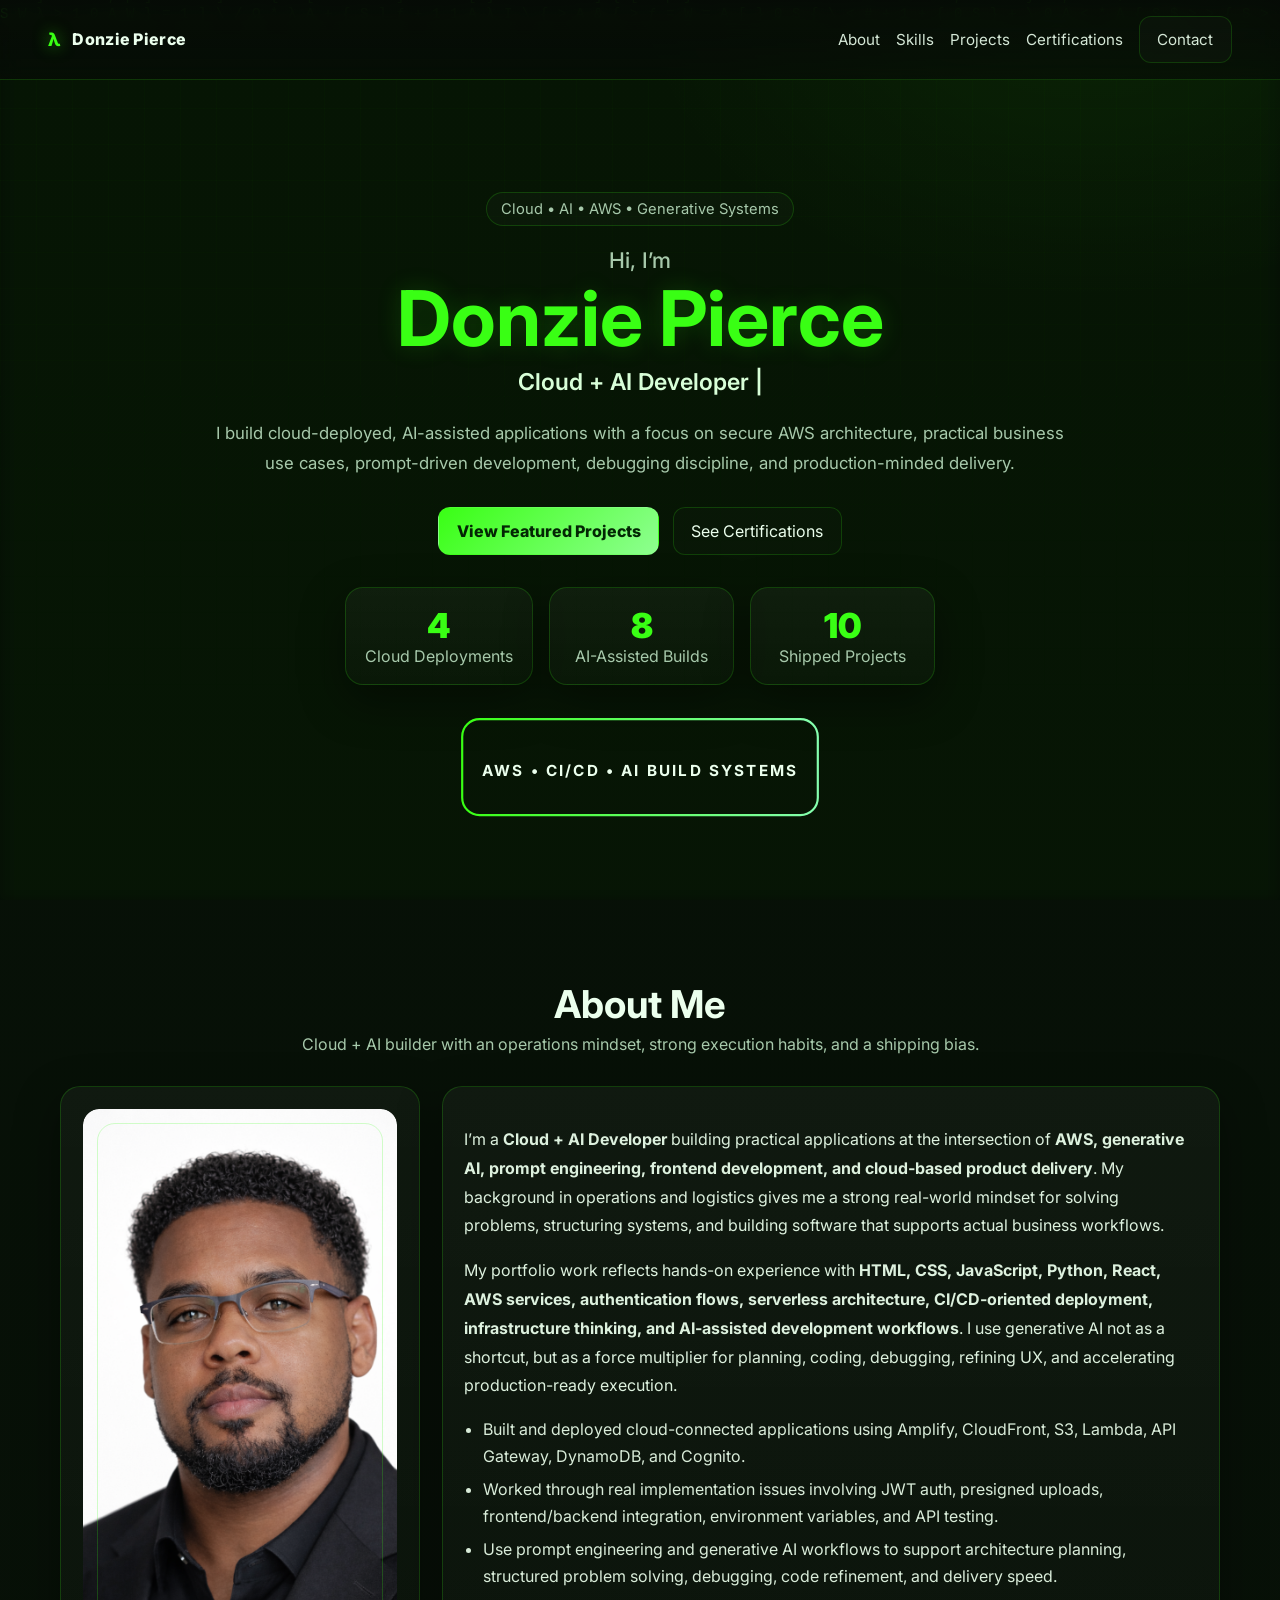
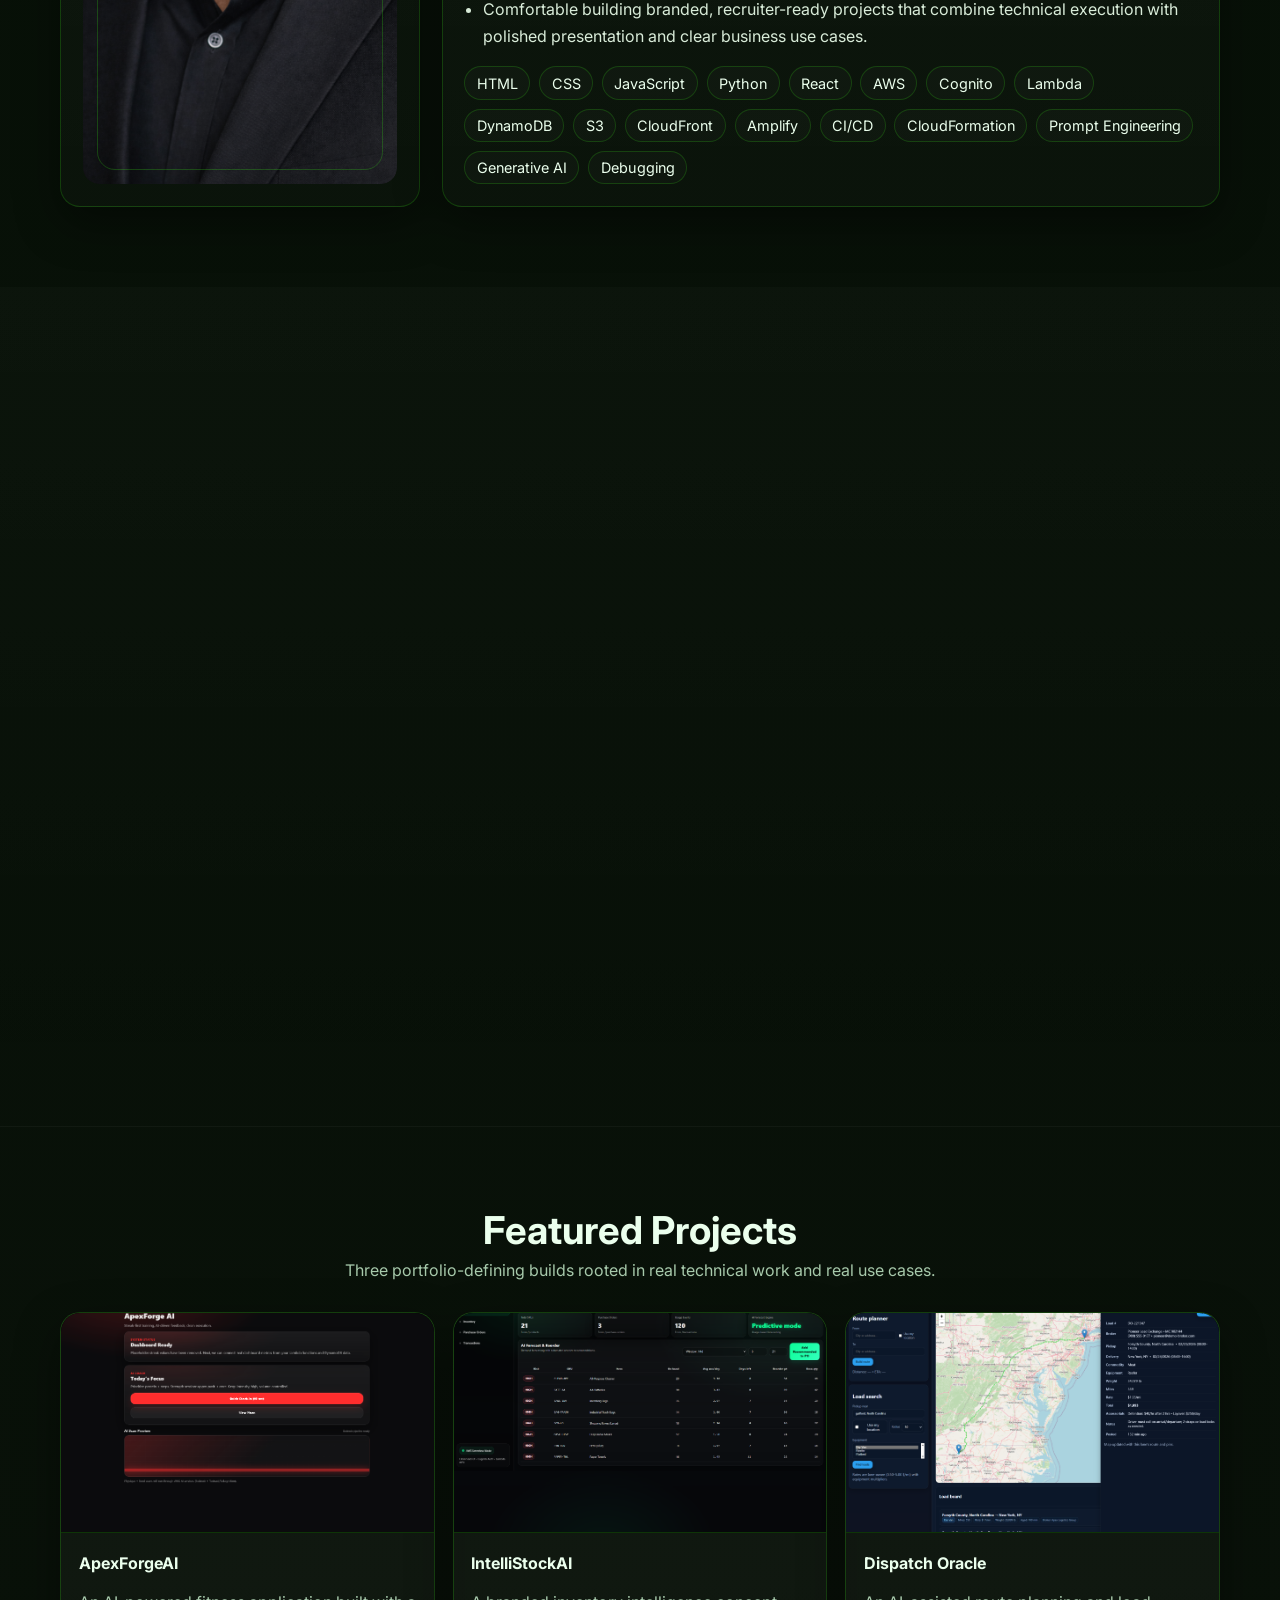
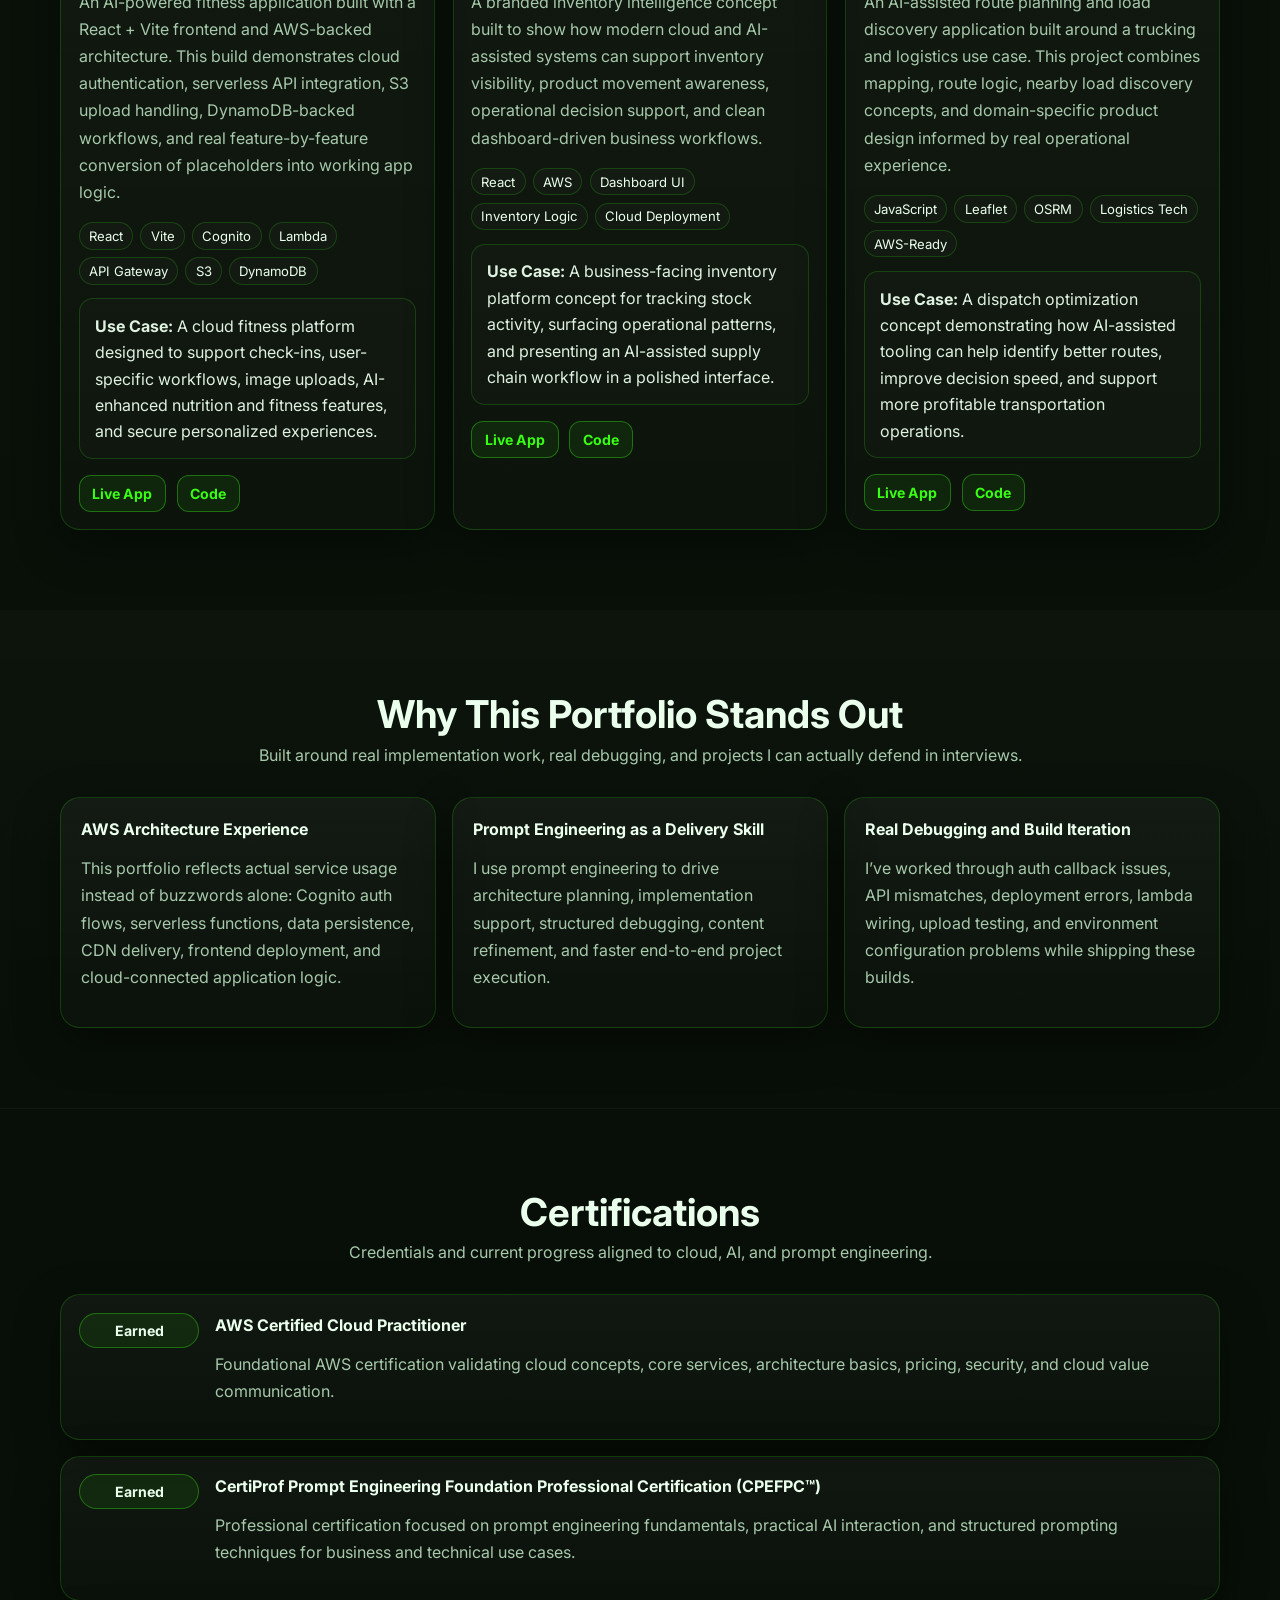
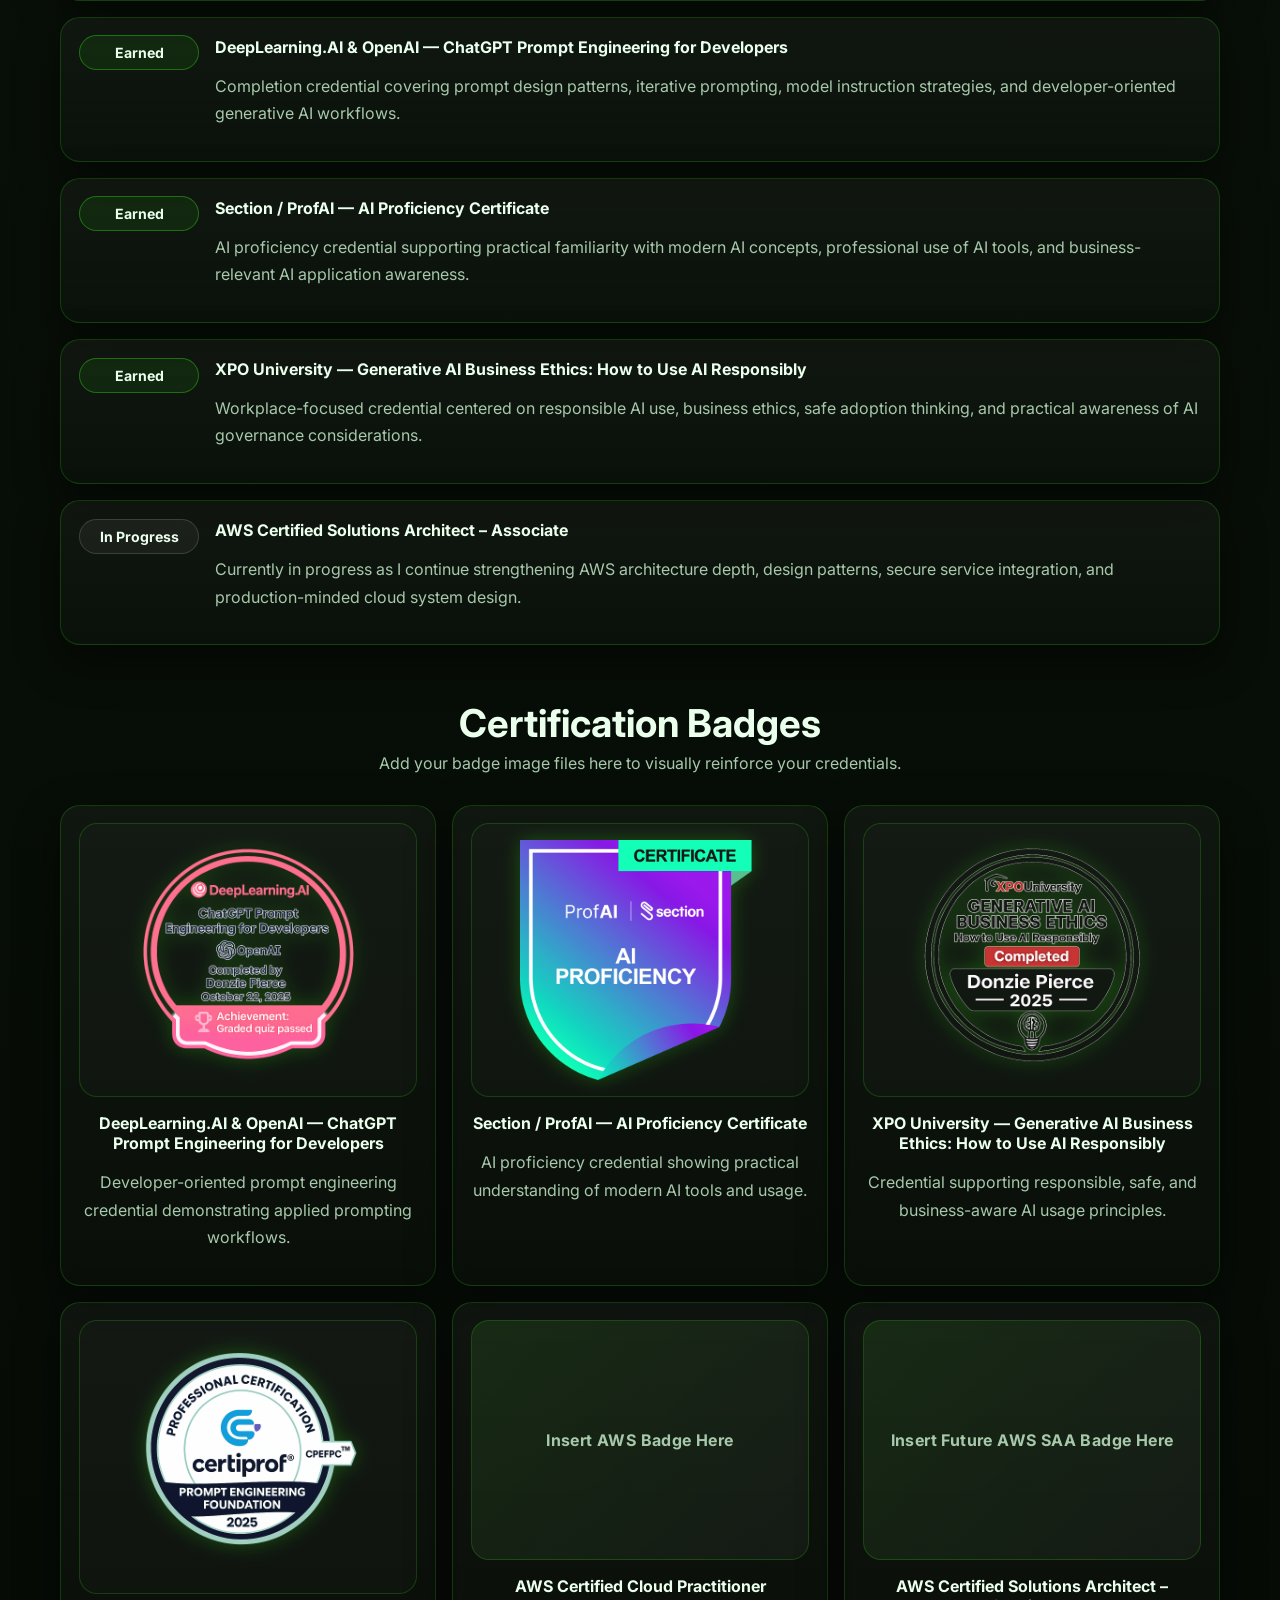
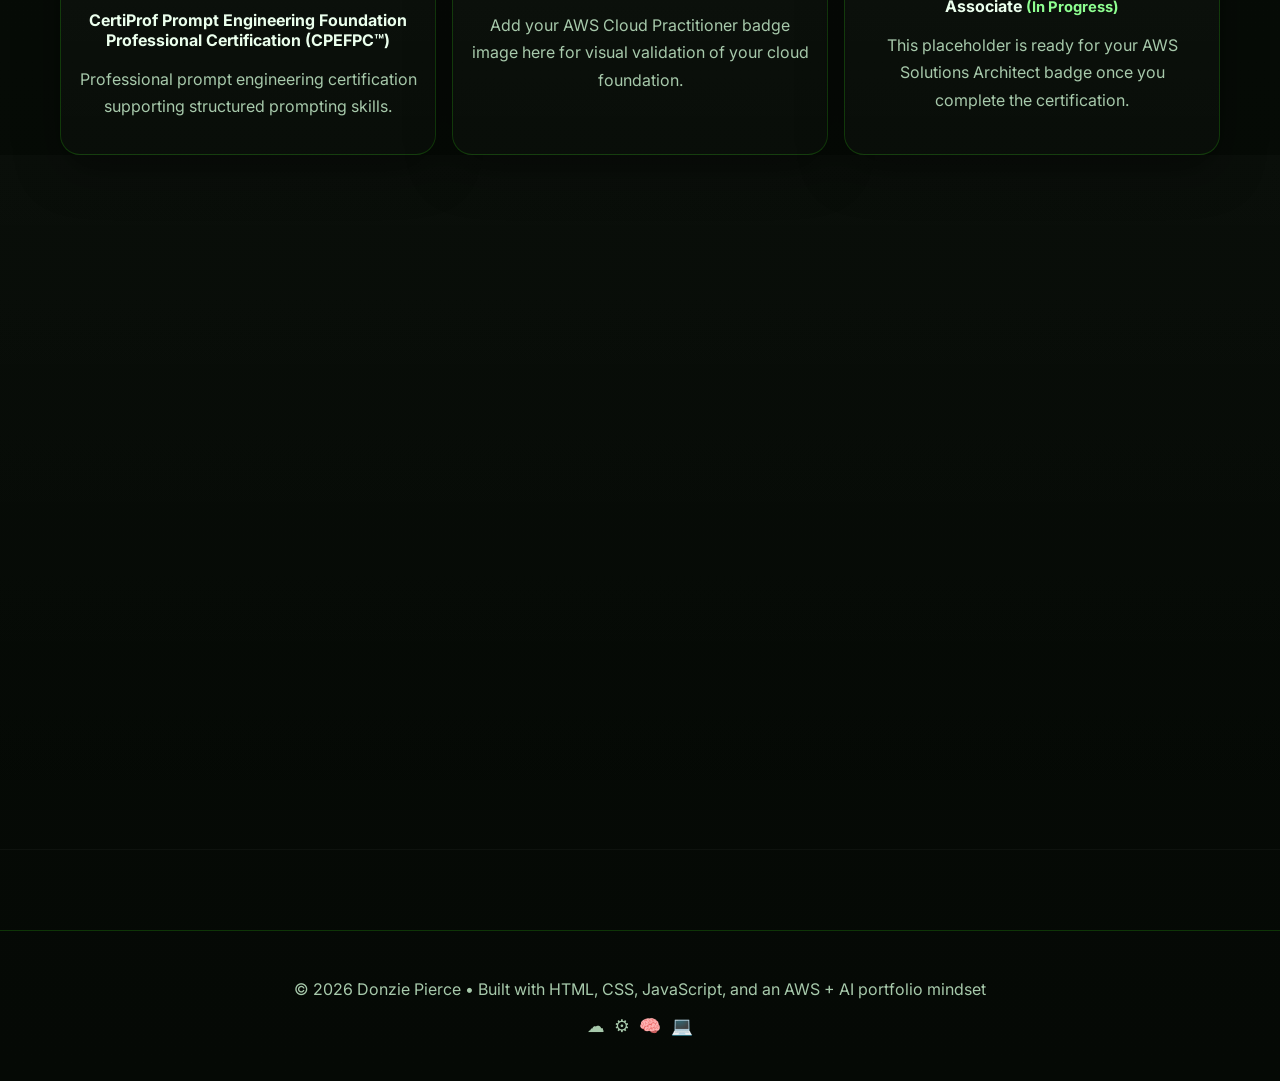
==== index.html @ 8653a438 "Changing file name for prep to deploy using cloud formation" ====
<!DOCTYPE html>
<html lang="en">
<head>
  <meta charset="UTF-8" />
  <meta name="viewport" content="width=device-width, initial-scale=1" />
  <title>Donzie Pierce | Cloud + AI Developer</title>
  <meta
    name="description"
    content="Portfolio of Donzie Pierce — Cloud + AI Developer building AWS-powered applications, AI-assisted systems, and production-minded web experiences."
  />
  <link rel="preconnect" href="https://fonts.gstatic.com" crossorigin />
  <link
    href="https://fonts.googleapis.com/css2?family=Inter:wght@300;400;500;600;700;800;900&display=swap"
    rel="stylesheet"
  />
  <link rel="stylesheet" href="styles.css" />
</head>
<body>
  <canvas id="bg-canvas" aria-hidden="true"></canvas>
  <div class="bg-grid" aria-hidden="true"></div>

  <header class="site-header">
    <div class="logo">
      <span class="glyph">λ</span>
      <span>Donzie Pierce</span>
    </div>

    <nav class="nav">
      <a href="#about">About</a>
      <a href="#skills">Skills</a>
      <a href="#projects">Projects</a>
      <a href="#certs">Certifications</a>
      <a href="#contact" class="btn">Contact</a>
    </nav>
  </header>

  <main>
    <section class="hero">
      <div class="hero-inner reveal in">
        <div class="eyebrow">Cloud • AI • AWS • Generative Systems</div>

        <h1>
          <span class="hi">Hi, I’m</span>
          <span class="name">Donzie Pierce</span>
        </h1>

        <h2 class="typing">
          <span id="typed"></span>
          <span class="cursor">|</span>
        </h2>

        <p class="tagline">
          I build cloud-deployed, AI-assisted applications with a focus on secure AWS architecture,
          practical business use cases, prompt-driven development, debugging discipline, and
          production-minded delivery.
        </p>

        <div class="hero-actions">
          <a href="#projects" class="btn btn-primary">View Featured Projects</a>
          <a href="#certs" class="btn btn-ghost">See Certifications</a>
        </div>

        <div class="stats">
          <div class="stat glass">
            <div class="num" data-target="4">0</div>
            <div class="label">Cloud Deployments</div>
          </div>
          <div class="stat glass">
            <div class="num" data-target="8">0</div>
            <div class="label">AI-Assisted Builds</div>
          </div>
          <div class="stat glass">
            <div class="num" data-target="10">0</div>
            <div class="label">Shipped Projects</div>
          </div>
        </div>

        <div class="cloud-chip" aria-hidden="true">
          <svg viewBox="0 0 330 92" class="chip-svg">
            <defs>
              <linearGradient id="g" x1="0" x2="1">
                <stop offset="0%" stop-color="var(--neon)" />
                <stop offset="100%" stop-color="#85ffaf" />
              </linearGradient>
            </defs>
            <rect x="2" y="2" width="326" height="88" rx="16" ry="16" class="chip"></rect>
            <text x="165" y="54" text-anchor="middle" class="chip-text">
              AWS • CI/CD • AI BUILD SYSTEMS
            </text>
          </svg>
        </div>
      </div>
    </section>

    <section id="about" class="section">
      <div class="section-head reveal">
        <h3>About Me</h3>
        <p>Cloud + AI builder with an operations mindset, strong execution habits, and a shipping bias.</p>
      </div>

      <div class="about-grid">
        <div class="about-card reveal tilt">
          <div class="headshot-wrap">
          <img src="./assets/donzie-pierce-professional-headshot3.png" alt="Donzie Pierce headshot" class="headshot" />
            <div class="headshot-ring"></div>
          </div>
        </div>

        <div class="about-card reveal">
          <p>
            I’m a <strong>Cloud + AI Developer</strong> building practical applications at the intersection of
            <strong>AWS, generative AI, prompt engineering, frontend development, and cloud-based product delivery</strong>.
            My background in operations and logistics gives me a strong real-world mindset for solving problems,
            structuring systems, and building software that supports actual business workflows.
          </p>

          <p>
            My portfolio work reflects hands-on experience with
            <strong>HTML, CSS, JavaScript, Python, React, AWS services, authentication flows, serverless architecture,
            CI/CD-oriented deployment, infrastructure thinking, and AI-assisted development workflows</strong>.
            I use generative AI not as a shortcut, but as a force multiplier for planning, coding, debugging,
            refining UX, and accelerating production-ready execution.
          </p>

          <ul class="bullets">
            <li>Built and deployed cloud-connected applications using Amplify, CloudFront, S3, Lambda, API Gateway, DynamoDB, and Cognito.</li>
            <li>Worked through real implementation issues involving JWT auth, presigned uploads, frontend/backend integration, environment variables, and API testing.</li>
            <li>Use prompt engineering and generative AI workflows to support architecture planning, structured problem solving, debugging, code refinement, and delivery speed.</li>
            <li>Comfortable building branded, recruiter-ready projects that combine technical execution with polished presentation and clear business use cases.</li>
          </ul>

          <div class="badges">
            <span>HTML</span>
            <span>CSS</span>
            <span>JavaScript</span>
            <span>Python</span>
            <span>React</span>
            <span>AWS</span>
            <span>Cognito</span>
            <span>Lambda</span>
            <span>DynamoDB</span>
            <span>S3</span>
            <span>CloudFront</span>
            <span>Amplify</span>
            <span>CI/CD</span>
            <span>CloudFormation</span>
            <span>Prompt Engineering</span>
            <span>Generative AI</span>
            <span>Debugging</span>
          </div>
        </div>
      </div>
    </section>

    <section id="skills" class="section alt">
      <div class="section-head reveal">
        <h3>Technical Focus</h3>
        <p>Built from the skills I’ve actually been using in projects and deployments.</p>
      </div>

      <div class="skill-cards">
        <article class="skill-card reveal tilt">
          <div class="card-icon">☁️</div>
          <h4>AWS Cloud Architecture</h4>
          <p>Hands-on with portfolio-grade cloud systems and practical service integration.</p>
          <ul>
            <li>Cognito auth flows and hosted UI setup</li>
            <li>Lambda, API Gateway, DynamoDB, S3, CloudFront, Amplify</li>
            <li>IAM-aware architecture thinking and backend wiring</li>
            <li>CloudFormation and infrastructure-minded deployment logic</li>
          </ul>
        </article>

        <article class="skill-card reveal tilt">
          <div class="card-icon">🤖</div>
          <h4>AI + Prompt Engineering</h4>
          <p>Using AI as a real delivery multiplier for software building and system design.</p>
          <ul>
            <li>Structured prompting for planning, iteration, and debugging</li>
            <li>Generative AI workflows for code support, UX copy, and product refinement</li>
            <li>Prompt-driven development for practical business use cases</li>
            <li>AI-assisted implementation across frontend and cloud-backed projects</li>
          </ul>
        </article>

        <article class="skill-card reveal tilt">
          <div class="card-icon">💻</div>
          <h4>Web Development</h4>
          <p>Frontend systems that look strong, communicate value, and support real product ideas.</p>
          <ul>
            <li>HTML, CSS, JavaScript, responsive layouts, animations, and polished UI</li>
            <li>React + Vite project structure and component-based workflows</li>
            <li>Business-facing app design and portfolio-ready user experiences</li>
            <li>Clear branding, interaction design, and recruiter-friendly presentation</li>
          </ul>
        </article>

        <article class="skill-card reveal tilt">
          <div class="card-icon">🛠️</div>
          <h4>Debugging + Delivery</h4>
          <p>End-to-end execution matters just as much as building the feature itself.</p>
          <ul>
            <li>Debugging auth callbacks, API routing, uploads, and deployment issues</li>
            <li>Working through frontend/backend integration problems step by step</li>
            <li>GitHub-based iteration, version control, and project cleanup</li>
            <li>CI/CD mindset for repeatable, reliable shipping</li>
          </ul>
        </article>
      </div>
    </section>

    <section id="projects" class="section">
      <div class="section-head reveal">
        <h3>Featured Projects</h3>
        <p>Three portfolio-defining builds rooted in real technical work and real use cases.</p>
      </div>

      <div class="projects-grid">
        <article class="project-card tilt reveal">
          <div class="project-visual">
  <img src="assets/project-apexforgeai.png" alt="ApexForgeAI application screenshot" class="project-screenshot" />
</div>
          <div class="project-body">
            <h4>ApexForgeAI</h4>
            <p>
              An AI-powered fitness application built with a React + Vite frontend and AWS-backed architecture.
              This build demonstrates cloud authentication, serverless API integration, S3 upload handling,
              DynamoDB-backed workflows, and real feature-by-feature conversion of placeholders into working app logic.
            </p>
            <ul class="tags">
              <li>React</li>
              <li>Vite</li>
              <li>Cognito</li>
              <li>Lambda</li>
              <li>API Gateway</li>
              <li>S3</li>
              <li>DynamoDB</li>
            </ul>
            <div class="mini-case">
              <strong>Use Case:</strong> A cloud fitness platform designed to support check-ins,
              user-specific workflows, image uploads, AI-enhanced nutrition and fitness features,
              and secure personalized experiences.
            </div>
            <div class="links">
              <a href="https://main.d27fvxvz6b3fzw.amplifyapp.com" class="btn btn-mini">Live App</a>
              <a href="https://github.com/DonzScripts/ApexForge-AI-web" class="btn btn-mini btn-ghost">Code</a>
            </div>
          </div>
        </article>

        <article class="project-card tilt reveal">
          <div class="project-visual">
  <img src="assets/project-intellistockai.png" alt="IntelliStockAI application screenshot" class="project-screenshot" />
</div>
          <div class="project-body">
            <h4>IntelliStockAI</h4>
            <p>
              A branded inventory intelligence concept built to show how modern cloud and AI-assisted systems
              can support inventory visibility, product movement awareness, operational decision support,
              and clean dashboard-driven business workflows.
            </p>
            <ul class="tags">
              <li>React</li>
              <li>AWS</li>
              <li>Dashboard UI</li>
              <li>Inventory Logic</li>
              <li>Cloud Deployment</li>
            </ul>
            <div class="mini-case">
              <strong>Use Case:</strong> A business-facing inventory platform concept for tracking stock activity,
              surfacing operational patterns, and presenting an AI-assisted supply chain workflow in a polished interface.
            </div>
            <div class="links">
              <a href="https://main.d2jp1ap3jjybbo.amplifyapp.com" class="btn btn-mini">Live App</a>
              <a href="https://github.com/DonzScripts/IntelliStockAI" class="btn btn-mini btn-ghost">Code</a>
            </div>
          </div>
        </article>

        <article class="project-card tilt reveal">
          <div class="project-visual">
  <img src="assets/project-dispatch-oracle.png" alt="Dispatch Oracle application screenshot" class="project-screenshot" />
</div>
          <div class="project-body">
            <h4>Dispatch Oracle</h4>
            <p>
              An AI-assisted route planning and load discovery application built around a trucking and logistics use case.
              This project combines mapping, route logic, nearby load discovery concepts, and domain-specific product design
              informed by real operational experience.
            </p>
            <ul class="tags">
              <li>JavaScript</li>
              <li>Leaflet</li>
              <li>OSRM</li>
              <li>Logistics Tech</li>
              <li>AWS-Ready</li>
            </ul>
            <div class="mini-case">
              <strong>Use Case:</strong> A dispatch optimization concept demonstrating how AI-assisted tooling
              can help identify better routes, improve decision speed, and support more profitable transportation operations.
            </div>
            <div class="links">
              <a href="https://d2ln0mvik3hlsf.cloudfront.net" class="btn btn-mini">Live App</a>
              <a href="https://github.com/DonzScripts/Dispatch-Oracle" class="btn btn-mini btn-ghost">Code</a>
            </div>
          </div>
        </article>
      </div>
    </section>

    <section class="section alt">
      <div class="section-head reveal">
        <h3>Why This Portfolio Stands Out</h3>
        <p>Built around real implementation work, real debugging, and projects I can actually defend in interviews.</p>
      </div>

      <div class="proof-grid">
        <article class="proof-card reveal">
          <h4>AWS Architecture Experience</h4>
          <p>
            This portfolio reflects actual service usage instead of buzzwords alone:
            Cognito auth flows, serverless functions, data persistence, CDN delivery,
            frontend deployment, and cloud-connected application logic.
          </p>
        </article>

        <article class="proof-card reveal">
          <h4>Prompt Engineering as a Delivery Skill</h4>
          <p>
            I use prompt engineering to drive architecture planning, implementation support,
            structured debugging, content refinement, and faster end-to-end project execution.
          </p>
        </article>

        <article class="proof-card reveal">
          <h4>Real Debugging and Build Iteration</h4>
          <p>
            I’ve worked through auth callback issues, API mismatches, deployment errors,
            lambda wiring, upload testing, and environment configuration problems while shipping these builds.
          </p>
        </article>
      </div>
    </section>

    <section id="certs" class="section">
      <div class="section-head reveal">
        <h3>Certifications</h3>
        <p>Credentials and current progress aligned to cloud, AI, and prompt engineering.</p>
      </div>

      <div class="certs-list reveal">
        <div class="cert-item">
          <span class="cert-status">Earned</span>
          <div>
            <h4>AWS Certified Cloud Practitioner</h4>
            <p>
              Foundational AWS certification validating cloud concepts, core services, architecture basics,
              pricing, security, and cloud value communication.
            </p>
          </div>
        </div>

        <div class="cert-item">
          <span class="cert-status">Earned</span>
          <div>
            <h4>CertiProf Prompt Engineering Foundation Professional Certification (CPEFPC™)</h4>
            <p>
              Professional certification focused on prompt engineering fundamentals, practical AI interaction,
              and structured prompting techniques for business and technical use cases.
            </p>
          </div>
        </div>

        <div class="cert-item">
          <span class="cert-status">Earned</span>
          <div>
            <h4>DeepLearning.AI &amp; OpenAI — ChatGPT Prompt Engineering for Developers</h4>
            <p>
              Completion credential covering prompt design patterns, iterative prompting,
              model instruction strategies, and developer-oriented generative AI workflows.
            </p>
          </div>
        </div>

        <div class="cert-item">
          <span class="cert-status">Earned</span>
          <div>
            <h4>Section / ProfAI — AI Proficiency Certificate</h4>
            <p>
              AI proficiency credential supporting practical familiarity with modern AI concepts,
              professional use of AI tools, and business-relevant AI application awareness.
            </p>
          </div>
        </div>

        <div class="cert-item">
          <span class="cert-status">Earned</span>
          <div>
            <h4>XPO University — Generative AI Business Ethics: How to Use AI Responsibly</h4>
            <p>
              Workplace-focused credential centered on responsible AI use, business ethics,
              safe adoption thinking, and practical awareness of AI governance considerations.
            </p>
          </div>
        </div>

        <div class="cert-item in-progress">
          <span class="cert-status">In Progress</span>
          <div>
            <h4>AWS Certified Solutions Architect – Associate</h4>
            <p>
              Currently in progress as I continue strengthening AWS architecture depth, design patterns,
              secure service integration, and production-minded cloud system design.
            </p>
          </div>
        </div>
      </div>

      <div class="section-head reveal cert-badges-head">
        <h3>Certification Badges</h3>
        <p>Add your badge image files here to visually reinforce your credentials.</p>
      </div>

     <div class="cert-badge-grid">
  <article class="cert-badge-card reveal tilt">
    <div class="badge-image-wrap">
      <img src="assets/badge-chatgpt-prompt-engineering.png" alt="DeepLearning.AI and OpenAI ChatGPT Prompt Engineering for Developers badge" class="cert-badge-image" />
    </div>
    <h4>DeepLearning.AI &amp; OpenAI — ChatGPT Prompt Engineering for Developers</h4>
    <p>Developer-oriented prompt engineering credential demonstrating applied prompting workflows.</p>
  </article>

  <article class="cert-badge-card reveal tilt">
    <div class="badge-image-wrap">
      <img src="assets/badge-ai-proficiency.png" alt="Section ProfAI AI Proficiency Certificate badge" class="cert-badge-image" />
    </div>
    <h4>Section / ProfAI — AI Proficiency Certificate</h4>
    <p>AI proficiency credential showing practical understanding of modern AI tools and usage.</p>
  </article>

  <article class="cert-badge-card reveal tilt">
    <div class="badge-image-wrap">
      <img src="assets/badge-xpo-genai-ethics.png" alt="XPO University Generative AI Business Ethics How to Use AI Responsibly badge" class="cert-badge-image" />
    </div>
    <h4>XPO University — Generative AI Business Ethics: How to Use AI Responsibly</h4>
    <p>Credential supporting responsible, safe, and business-aware AI usage principles.</p>
  </article>

  <article class="cert-badge-card reveal tilt">
    <div class="badge-image-wrap">
      <img src="assets/badge-certiprof-prompt-engineering.png" alt="CertiProf Prompt Engineering Foundation Professional Certification badge" class="cert-badge-image" />
    </div>
    <h4>CertiProf Prompt Engineering Foundation Professional Certification (CPEFPC™)</h4>
    <p>Professional prompt engineering certification supporting structured prompting skills.</p>
  </article>

  <article class="cert-badge-card reveal tilt">
    <div class="badge-image-wrap badge-placeholder">
      <div class="placeholder-text">Insert AWS Badge Here</div>
    </div>
    <h4>AWS Certified Cloud Practitioner</h4>
    <p>Add your AWS Cloud Practitioner badge image here for visual validation of your cloud foundation.</p>
  </article>

  <article class="cert-badge-card reveal tilt">
    <div class="badge-image-wrap badge-placeholder">
      <div class="placeholder-text">Insert Future AWS SAA Badge Here</div>
    </div>
    <h4>AWS Certified Solutions Architect – Associate <span class="inline-progress">(In Progress)</span></h4>
    <p>This placeholder is ready for your AWS Solutions Architect badge once you complete the certification.</p>
  </article>
</div>

    <section id="contact" class="section alt">
      <div class="section-head reveal">
        <h3>Contact</h3>
        <p>Interested in cloud, AI, frontend, or technical operations work? Let’s connect.</p>
      </div>

      <div class="contact-panel reveal">
        <div class="contact-copy">
          <h4>Let’s build something strong.</h4>
          <p>
            I’m especially interested in Cloud, AI, Solutions Architecture, technical operations,
            and modern web roles where I can combine AWS skills, AI-assisted development,
            and practical execution.
          </p>
          <div class="contact-links">
            <a href="mailto:donziepierce@outlook.com" class="btn btn-primary">donziepierce@outlook.com</a>
            <a href="https://www.linkedin.com/in/donzie-pierce-b19b3535b" class="btn btn-ghost">LinkedIn</a>
            <a href="https://github.com/DonzScripts" class="btn btn-ghost">GitHub</a>
          </div>
        </div>

        <form class="contact-form" method="POST" action="/contact">
          <div class="field">
            <label for="name">Name</label>
            <input id="name" name="name" type="text" placeholder="Your name" required />
          </div>
          <div class="field">
            <label for="email">Email</label>
            <input id="email" name="email" type="email" placeholder="you@company.com" required />
          </div>
          <div class="field">
            <label for="msg">Message</label>
            <textarea
              id="msg"
              name="message"
              rows="5"
              placeholder="Tell me about your opportunity or project…"
              required
            ></textarea>
          </div>
          <button class="btn btn-primary" type="submit">Send Message</button>
        </form>
      </div>
    </section>
  </main>

  <footer class="site-footer">
    <p>
      © <span id="year"></span> Donzie Pierce • Built with HTML, CSS, JavaScript,
      and an AWS + AI portfolio mindset
    </p>
    <div class="footer-icons" aria-hidden="true">
      <span>☁️</span>
      <span>⚙️</span>
      <span>🧠</span>
      <span>💻</span>
    </div>
  </footer>

  <script src="script.js"></script>
</body>
</html>
---- styles.css ----
:root {
  --bg: #071008;
  --bg-2: #0b150d;
  --panel: rgba(10, 18, 11, 0.78);
  --panel-2: rgba(13, 24, 14, 0.92);
  --neon: #39ff14;
  --neon-soft: #8eff90;
  --text: #ebffed;
  --muted: #a7c9ab;
  --line: rgba(57, 255, 20, 0.18);
  --line-strong: rgba(57, 255, 20, 0.34);
  --shadow: 0 16px 45px rgba(0, 0, 0, 0.42);
  --radius: 20px;
}

* {
  box-sizing: border-box;
}

html {
  scroll-behavior: smooth;
}

body {
  margin: 0;
  min-height: 100%;
  font-family: Inter, system-ui, -apple-system, BlinkMacSystemFont, "Segoe UI", Roboto, Arial, sans-serif;
  color: var(--text);
  background:
    radial-gradient(1100px 650px at 15% -10%, rgba(57, 255, 20, 0.1), transparent 55%),
    radial-gradient(900px 600px at 85% 0%, rgba(57, 255, 20, 0.08), transparent 50%),
    linear-gradient(180deg, #061006 0%, #091109 45%, #050905 100%);
  overflow-x: hidden;
}

a {
  color: var(--neon);
  text-decoration: none;
}

a:hover {
  opacity: 0.95;
}

.bg-grid {
  position: fixed;
  inset: 0;
  background-image:
    linear-gradient(rgba(57, 255, 20, 0.04) 1px, transparent 1px),
    linear-gradient(90deg, rgba(57, 255, 20, 0.04) 1px, transparent 1px);
  background-size: 36px 36px;
  mask-image: linear-gradient(to bottom, rgba(0, 0, 0, 0.5), transparent 85%);
  pointer-events: none;
  z-index: -2;
}

#bg-canvas {
  position: fixed;
  inset: 0;
  z-index: -3;
  pointer-events: none;
}

.site-header {
  position: sticky;
  top: 0;
  z-index: 50;
  display: flex;
  justify-content: space-between;
  align-items: center;
  padding: 1rem clamp(1rem, 4vw, 3rem);
  border-bottom: 1px solid var(--line);
  background: linear-gradient(to bottom, rgba(6, 10, 6, 0.92), rgba(6, 10, 6, 0.58));
  backdrop-filter: blur(10px);
}

.logo {
  display: flex;
  align-items: center;
  gap: 0.75rem;
  font-weight: 800;
  letter-spacing: 0.3px;
}

.glyph {
  color: var(--neon);
  font-size: 1.15rem;
  text-shadow: 0 0 16px rgba(57, 255, 20, 0.65);
}

.nav {
  display: flex;
  align-items: center;
  gap: 1rem;
  flex-wrap: wrap;
}

.nav a {
  color: var(--text);
  opacity: 0.9;
  font-size: 0.95rem;
}

.btn {
  display: inline-flex;
  align-items: center;
  justify-content: center;
  gap: 0.5rem;
  border: 1px solid var(--line);
  border-radius: 12px;
  padding: 0.8rem 1.1rem;
  background: rgba(255, 255, 255, 0.02);
  color: var(--text);
  transition:
    transform 0.25s ease,
    box-shadow 0.25s ease,
    border-color 0.25s ease,
    background 0.25s ease;
}

.btn:hover {
  transform: translateY(-2px);
  border-color: var(--line-strong);
  box-shadow: var(--shadow);
}

.btn-primary {
  background: linear-gradient(135deg, var(--neon) 0%, var(--neon-soft) 100%);
  color: #032704;
  font-weight: 800;
  border-color: transparent;
}

.btn-ghost {
  background: rgba(255, 255, 255, 0.01);
}

.btn-mini {
  padding: 0.55rem 0.8rem;
  font-size: 0.88rem;
}

.hero {
  position: relative;
  padding: 7rem 1.25rem 5rem;
}

.hero-inner,
.about-grid,
.skill-cards,
.projects-grid,
.proof-grid,
.certs-list,
.contact-panel,
.cert-badge-grid {
  width: min(1160px, calc(100% - 2rem));
  margin: 0 auto;
}

.hero-inner {
  text-align: center;
}

.eyebrow {
  display: inline-flex;
  align-items: center;
  gap: 0.5rem;
  padding: 0.45rem 0.85rem;
  border: 1px solid var(--line);
  border-radius: 999px;
  background: rgba(255, 255, 255, 0.02);
  color: var(--muted);
  margin-bottom: 1.25rem;
  font-size: 0.92rem;
}

.hero h1 {
  margin: 0.2rem 0 0.6rem;
  font-size: clamp(2.3rem, 6vw, 5rem);
  line-height: 1.04;
}

.hero .hi {
  display: block;
  font-size: clamp(1rem, 2vw, 1.35rem);
  font-weight: 500;
  color: var(--muted);
  margin-bottom: 0.45rem;
}

.hero .name {
  color: var(--neon);
  text-shadow: 0 0 24px rgba(57, 255, 20, 0.18);
}

.typing {
  min-height: 2.2rem;
  margin: 0 0 1rem;
  font-size: clamp(1.05rem, 2vw, 1.45rem);
  color: #d8ffd8;
  font-weight: 600;
}

.cursor.hide {
  opacity: 0;
}

.tagline {
  width: min(860px, 100%);
  margin: 0 auto 1.8rem;
  color: var(--muted);
  font-size: 1.05rem;
  line-height: 1.75;
}

.hero-actions {
  display: flex;
  justify-content: center;
  flex-wrap: wrap;
  gap: 0.85rem;
  margin-bottom: 2rem;
}

.stats {
  display: flex;
  justify-content: center;
  flex-wrap: wrap;
  gap: 1rem;
  margin-bottom: 2rem;
}

.glass,
.about-card,
.skill-card,
.project-card,
.proof-card,
.cert-item,
.contact-panel,
.contact-form,
.cert-badge-card {
  background: linear-gradient(180deg, rgba(255, 255, 255, 0.04), rgba(255, 255, 255, 0.015));
  border: 1px solid var(--line);
  box-shadow: var(--shadow);
}

.stat {
  min-width: 185px;
  padding: 1.1rem 1.2rem;
  border-radius: 18px;
}

.num {
  font-size: 2.15rem;
  font-weight: 900;
  color: var(--neon);
}

.label {
  color: var(--muted);
}

.cloud-chip {
  margin-top: 1rem;
  animation: floaty 4.8s ease-in-out infinite;
}

.chip-svg {
  width: min(100%, 360px);
  height: auto;
}

.chip {
  fill: transparent;
  stroke: url(#g);
  stroke-width: 2;
}

.chip-text {
  fill: var(--text);
  font: 700 14px Inter, sans-serif;
  letter-spacing: 2px;
}

.section {
  padding: 5rem 0;
}

.section.alt {
  background: linear-gradient(180deg, rgba(255, 255, 255, 0.02), rgba(255, 255, 255, 0));
  border-top: 1px solid rgba(255, 255, 255, 0.02);
  border-bottom: 1px solid rgba(255, 255, 255, 0.02);
}

.section-head {
  width: min(900px, calc(100% - 2rem));
  margin: 0 auto 2rem;
  text-align: center;
}

.section-head h3 {
  margin: 0 0 0.45rem;
  font-size: clamp(1.8rem, 3vw, 2.6rem);
}

.section-head p {
  color: var(--muted);
  margin: 0;
}

.cert-badges-head {
  margin-top: 3.4rem;
}

.about-grid {
  display: grid;
  grid-template-columns: 360px 1fr;
  gap: 1.35rem;
  align-items: stretch;
}

.about-card,
.skill-card,
.project-card,
.proof-card,
.contact-form,
.contact-panel,
.cert-item,
.cert-badge-card {
  border-radius: var(--radius);
}

.about-card {
  padding: 1.35rem;
}

.headshot-wrap {
  position: relative;
  height: 100%;
  min-height: 420px;
  border-radius: 16px;
  overflow: hidden;
}

.headshot {
  width: 100%;
  height: 100%;
  object-fit: cover;
  display: block;
  border-radius: 16px;
  position: relative;
  z-index: 2;
}

.headshot-ring {
  position: absolute;
  inset: 14px;
  border: 1px solid rgba(57, 255, 20, 0.22);
  border-radius: 18px;
  z-index: 3;
  pointer-events: none;
}

.about-card p {
  line-height: 1.8;
  color: #ddf1de;
}

.bullets {
  padding-left: 1.2rem;
  line-height: 1.7;
  color: #d9ecd9;
}

.bullets li {
  margin: 0.35rem 0;
}

.badges {
  display: flex;
  flex-wrap: wrap;
  gap: 0.55rem;
  margin-top: 1rem;
}

.badges span,
.tags li {
  list-style: none;
  border: 1px solid var(--line);
  border-radius: 999px;
  background: rgba(255, 255, 255, 0.02);
}

.badges span {
  padding: 0.45rem 0.72rem;
  font-size: 0.9rem;
}

.skill-cards,
.proof-grid {
  display: grid;
  grid-template-columns: repeat(4, minmax(0, 1fr));
  gap: 1rem;
}

.skill-card,
.proof-card {
  padding: 1.25rem;
}

.card-icon {
  width: 42px;
  height: 42px;
  display: grid;
  place-items: center;
  border-radius: 12px;
  border: 1px solid var(--line);
  background: rgba(57, 255, 20, 0.06);
  margin-bottom: 0.85rem;
  font-size: 1.1rem;
}

.skill-card h4,
.proof-card h4,
.project-body h4,
.cert-item h4,
.contact-copy h4,
.cert-badge-card h4 {
  margin: 0.1rem 0 0.65rem;
}

.skill-card p,
.proof-card p,
.project-body p,
.cert-item p,
.contact-copy p,
.cert-badge-card p {
  color: var(--muted);
  line-height: 1.7;
}

.skill-card ul {
  padding-left: 1rem;
  line-height: 1.7;
  color: #dcf0de;
}

.projects-grid {
  display: grid;
  grid-template-columns: repeat(3, minmax(0, 1fr));
  gap: 1.1rem;
}

.project-card {
  overflow: hidden;
}

.project-visual {
  position: relative;
  height: 220px;
  overflow: hidden;
  border-bottom: 1px solid var(--line);
  background: #050905;
}

/* Screenshot styling */
.project-screenshot {
  width: 100%;
  height: 100%;
  object-fit: cover;
  display: block;

  transition:
    transform 0.4s ease,
    filter 0.4s ease,
    box-shadow 0.4s ease;
}

/* 🔥 HOVER EFFECT */
.project-card:hover .project-screenshot {
  transform: scale(1.05);
  filter: brightness(1.1);

  /* ELECTRIC GREEN GLOW */
  box-shadow:
    0 0 25px rgba(57, 255, 20, 0.25),
    0 0 60px rgba(57, 255, 20, 0.15);
}

/* Optional overlay glow for extra premium feel */
.project-visual::after {
  content: "";
  position: absolute;
  inset: 0;
  background: radial-gradient(
    circle at center,
    rgba(57, 255, 20, 0.08),
    transparent 70%
  );
  opacity: 0;
  transition: opacity 0.4s ease;
  pointer-events: none;
}

.project-card:hover .project-visual::after {
  opacity: 1;}

.project-visual span {
  position: relative;
  z-index: 2;
}

.project-glow {
  position: absolute;
  width: 180px;
  height: 180px;
  border-radius: 50%;
  background: radial-gradient(circle, rgba(57, 255, 20, 0.22), transparent 65%);
  filter: blur(6px);
}

.project-apex {
  background: linear-gradient(135deg, #09140a, #133317 65%, #0b120b);
}

.project-intelli {
  background: linear-gradient(135deg, #071208, #102816 60%, #0b120d);
}

.project-dispatch {
  background: linear-gradient(135deg, #09110a, #0f2a15 60%, #0a110a);
}

.project-body {
  padding: 1.1rem;
}

.tags {
  display: flex;
  flex-wrap: wrap;
  gap: 0.45rem;
  padding: 0;
  margin: 0.85rem 0;
}

.tags li {
  padding: 0.3rem 0.58rem;
  font-size: 0.82rem;
}

.mini-case {
  padding: 0.85rem 0.95rem;
  border: 1px solid var(--line);
  border-radius: 14px;
  background: rgba(255, 255, 255, 0.015);
  line-height: 1.65;
  color: #dff2e0;
  margin-bottom: 1rem;
}

.links {
  display: flex;
  flex-wrap: wrap;
  gap: 0.65rem;
}

.proof-grid {
  grid-template-columns: repeat(3, minmax(0, 1fr));
}

.certs-list {
  display: grid;
  gap: 1rem;
}

.cert-item {
  display: grid;
  grid-template-columns: 120px 1fr;
  gap: 1rem;
  align-items: start;
  padding: 1.1rem 1.15rem;
}

.cert-status {
  display: inline-flex;
  justify-content: center;
  align-items: center;
  padding: 0.5rem 0.7rem;
  border-radius: 999px;
  border: 1px solid var(--line-strong);
  background: rgba(57, 255, 20, 0.08);
  color: var(--text);
  font-size: 0.88rem;
  font-weight: 700;
}

.cert-item.in-progress .cert-status {
  background: rgba(255, 255, 255, 0.05);
  border-color: rgba(255, 255, 255, 0.14);
}

.cert-badge-grid {
  display: grid;
  grid-template-columns: repeat(3, minmax(0, 1fr));
  gap: 1rem;
  margin-top: 1.25rem;
}

.cert-badge-card {
  padding: 1.1rem;
  text-align: center;
}
.cert-badge-card:hover .cert-badge-image {
  transform: scale(1.05);
  filter: drop-shadow(0 0 18px rgba(57, 255, 20, 0.45));
}
.badge-image-wrap {
  width: 100%;
  min-height: 240px;
  border-radius: 18px;
  border: 1px solid var(--line);
  background: rgba(255, 255, 255, 0.02);
  display: grid;
  place-items: center;
  padding: 1rem;
  margin-bottom: 1rem;
  overflow: hidden;
}

.cert-badge-image {
 max-width: 100%;
  max-height: 240px;
  object-fit: contain;

  /* 🔥 THIS IS THE MAGIC */
  mix-blend-mode: lighten;

  /* subtle glow */
  filter: drop-shadow(0 0 10px rgba(57, 255, 20, 0.25));
}

.badge-placeholder {
  background:
    linear-gradient(135deg, rgba(57, 255, 20, 0.08), rgba(255, 255, 255, 0.02)),
    rgba(255, 255, 255, 0.02);
}

.placeholder-text {
  color: var(--muted);
  font-weight: 700;
  letter-spacing: 0.4px;
}

.inline-progress {
  color: var(--neon-soft);
  font-size: 0.92em;
}

.contact-panel {
  display: grid;
  grid-template-columns: 1fr 420px;
  gap: 1rem;
  padding: 1.2rem;
}

.contact-copy {
  padding: 0.5rem 0.25rem 0.5rem 0.25rem;
}

.contact-links {
  display: flex;
  flex-wrap: wrap;
  gap: 0.8rem;
  margin-top: 1rem;
}

.contact-form {
  padding: 1rem;
}
.links .btn {
  border-color: rgba(57, 255, 20, 0.35);
  background: rgba(57, 255, 20, 0.08);
  color: var(--neon);
  font-weight: 700;
}

.links .btn:hover {
  background: linear-gradient(135deg, var(--neon) 0%, var(--neon-soft) 100%);
  color: #032704;
  border-color: transparent;
  box-shadow: 0 0 18px rgba(57, 255, 20, 0.22);
}

.field {
  display: flex;
  flex-direction: column;
  gap: 0.45rem;
  margin: 0.7rem 0;
}

label {
  font-weight: 600;
  font-size: 0.94rem;
}

input,
textarea {
  width: 100%;
  border-radius: 12px;
  border: 1px solid var(--line);
  background: rgba(255, 255, 255, 0.025);
  color: var(--text);
  padding: 0.8rem 0.9rem;
  outline: none;
}

input:focus,
textarea:focus {
  border-color: var(--line-strong);
  box-shadow: 0 0 0 3px rgba(57, 255, 20, 0.09);
}

.site-footer {
  padding: 2rem 1rem 2.8rem;
  text-align: center;
  border-top: 1px solid var(--line);
  color: var(--muted);
}

.footer-icons {
  display: flex;
  justify-content: center;
  gap: 0.6rem;
  font-size: 1.1rem;
  margin-top: 0.5rem;
}

.reveal {
  opacity: 0;
  transform: translateY(18px);
  transition: opacity 0.8s ease, transform 0.8s ease;
}

.reveal.in {
  opacity: 1;
  transform: none;
}

.tilt {
  transition: transform 0.25s ease, box-shadow 0.25s ease;
}

.tilt:hover {
  transform: translateY(-4px) perspective(900px) rotateX(1.3deg) rotateY(-1.3deg);
}

@keyframes floaty {
  0%,
  100% {
    transform: translateY(0);
  }

  50% {
    transform: translateY(-7px);
  }
}

@media (max-width: 1080px) {
  .about-grid,
  .contact-panel,
  .projects-grid,
  .skill-cards,
  .proof-grid,
  .cert-badge-grid {
    grid-template-columns: 1fr 1fr;
  }

  .about-grid {
    grid-template-columns: 1fr;
  }

  .contact-panel {
    grid-template-columns: 1fr;
  }

  .cert-item {
    grid-template-columns: 1fr;
  }
}

@media (max-width: 720px) {
  .site-header {
    gap: 1rem;
    align-items: flex-start;
    flex-direction: column;
  }

  .nav {
    gap: 0.75rem;
  }

  .hero {
    padding-top: 5.8rem;
  }

  .projects-grid,
  .skill-cards,
  .proof-grid,
  .cert-badge-grid {
    grid-template-columns: 1fr;
  }

  .stats {
    gap: 0.75rem;
  }

  .stat {
    min-width: 150px;
  }

  .badge-image-wrap {
    width: 100%;
  min-height: 240px;
  border-radius: 18px;
  border: 1px solid var(--line);

  /* DARK GLASS BACKGROUND */
  background: rgba(0, 0, 0, 0.55);

  display: flex;
  align-items: center;
  justify-content: center;

  padding: 1.2rem;
  margin-bottom: 1rem;
  overflow: hidden;

  backdrop-filter: blur(8px);
  }
}
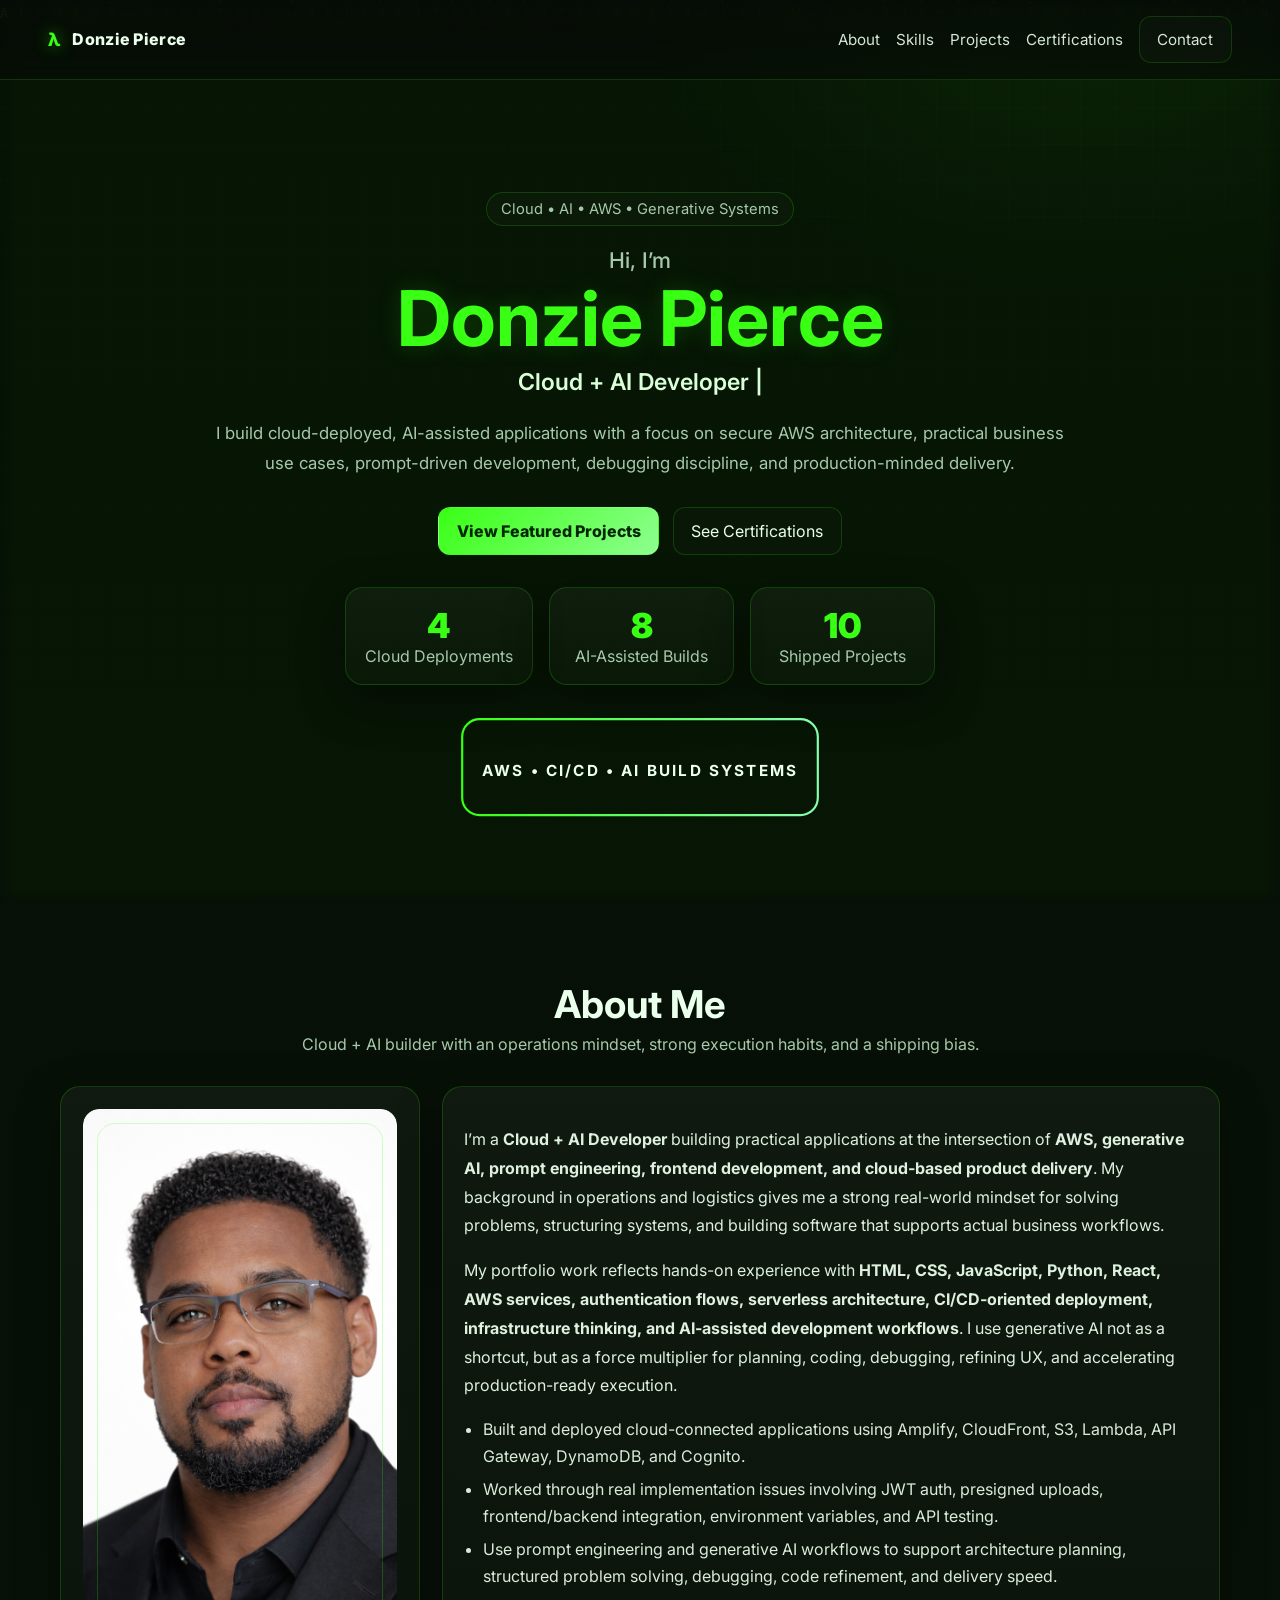
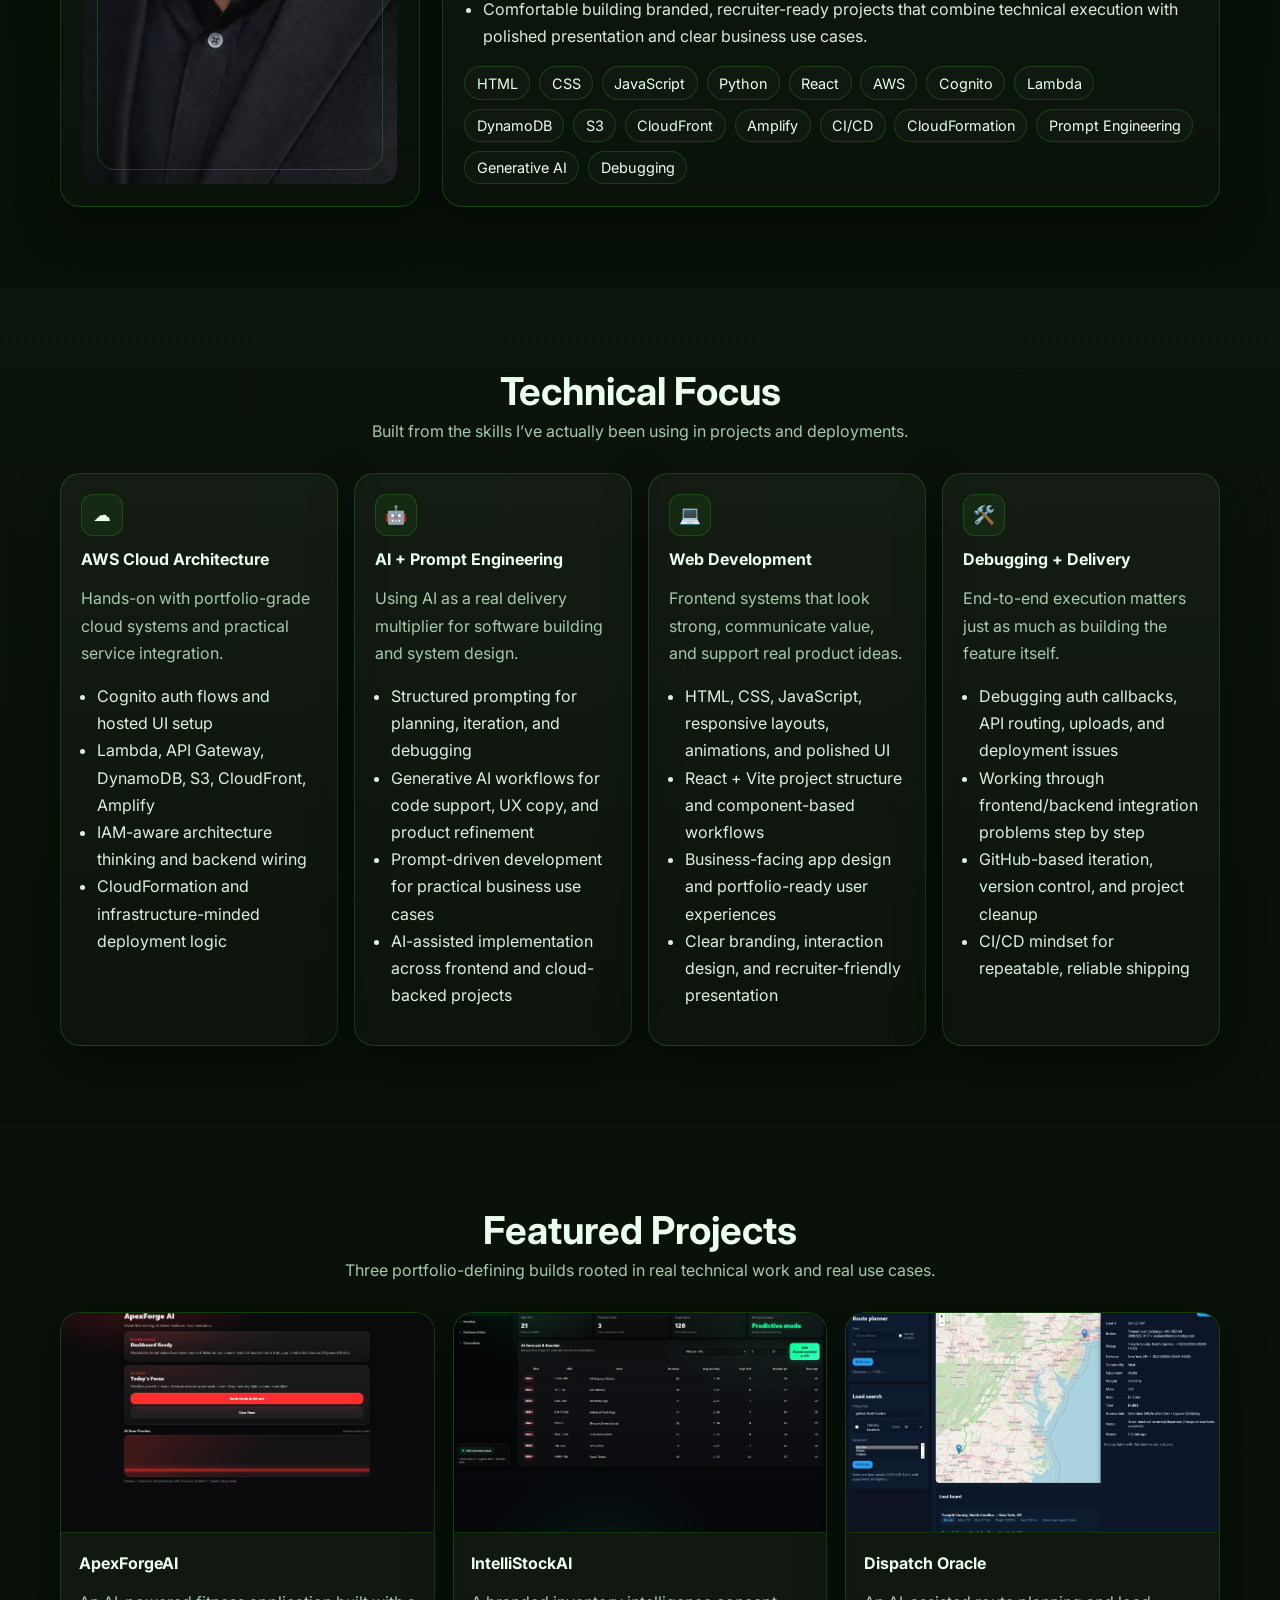
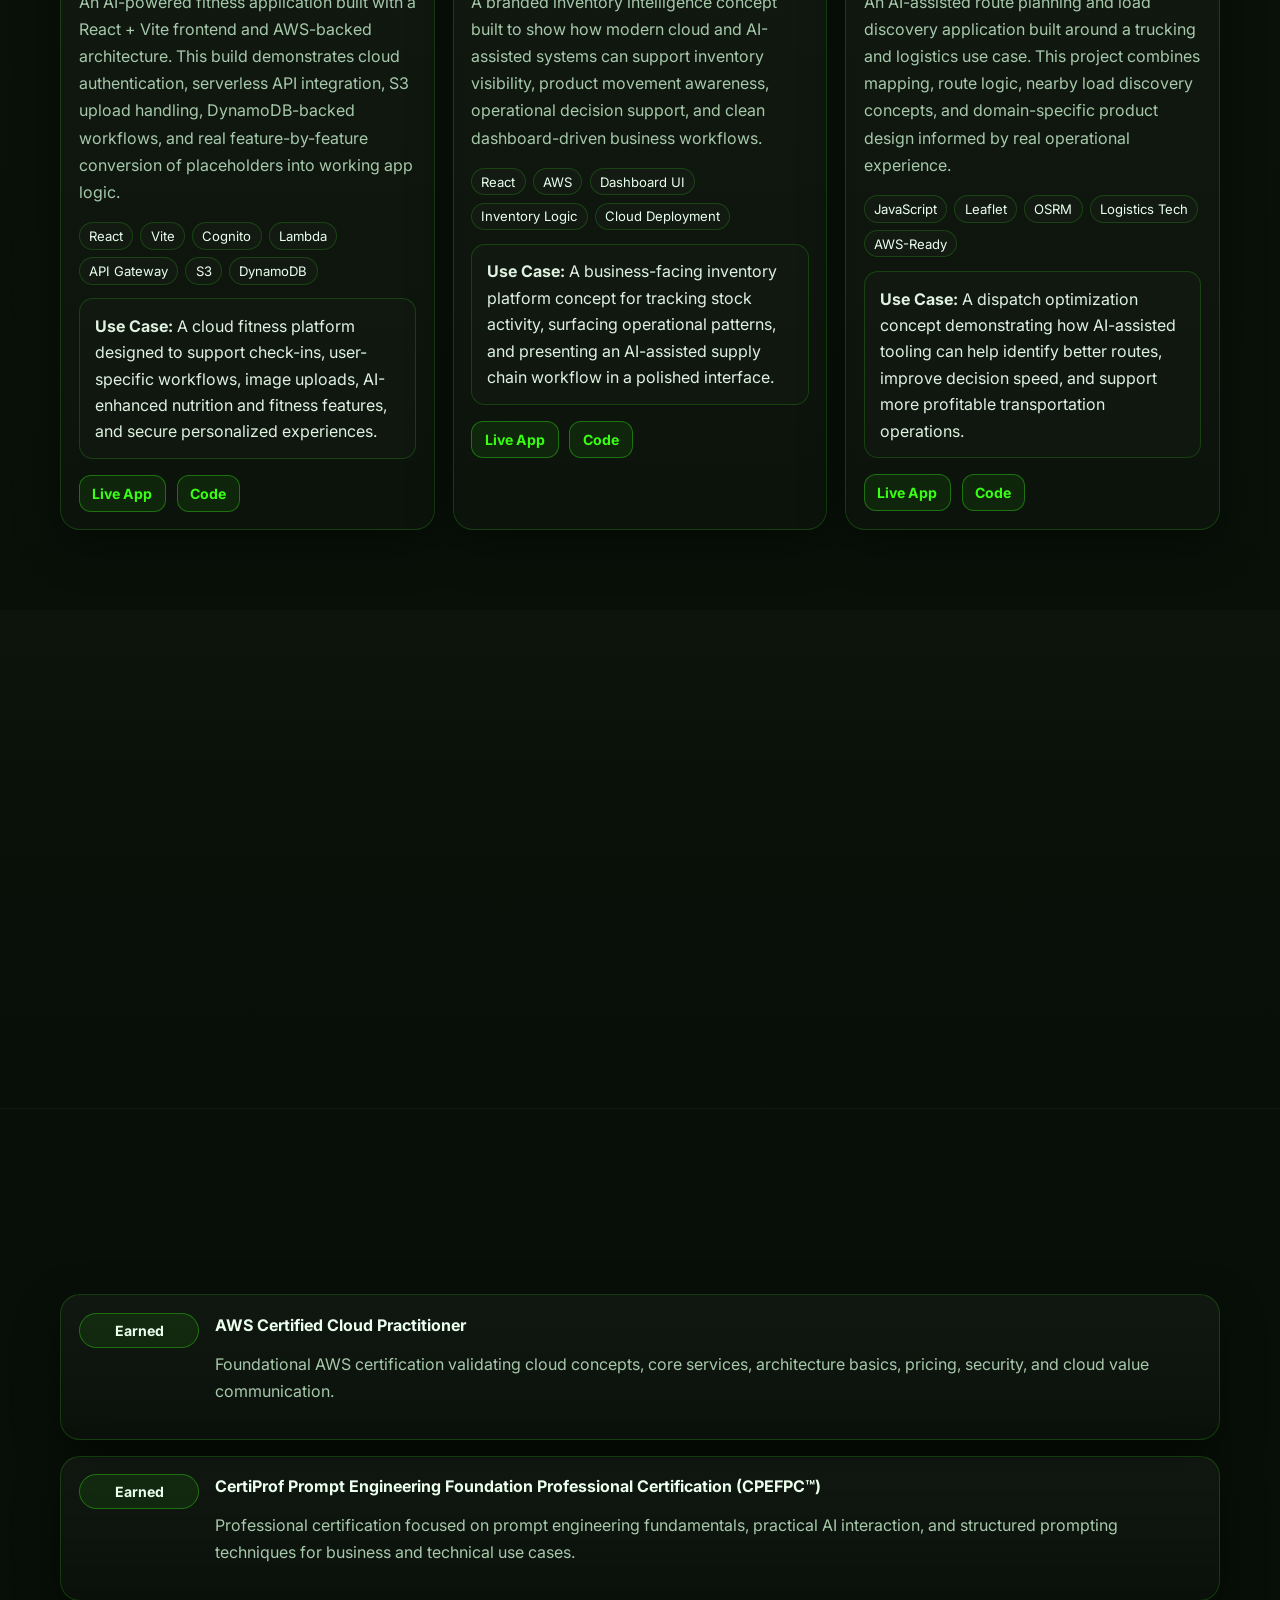
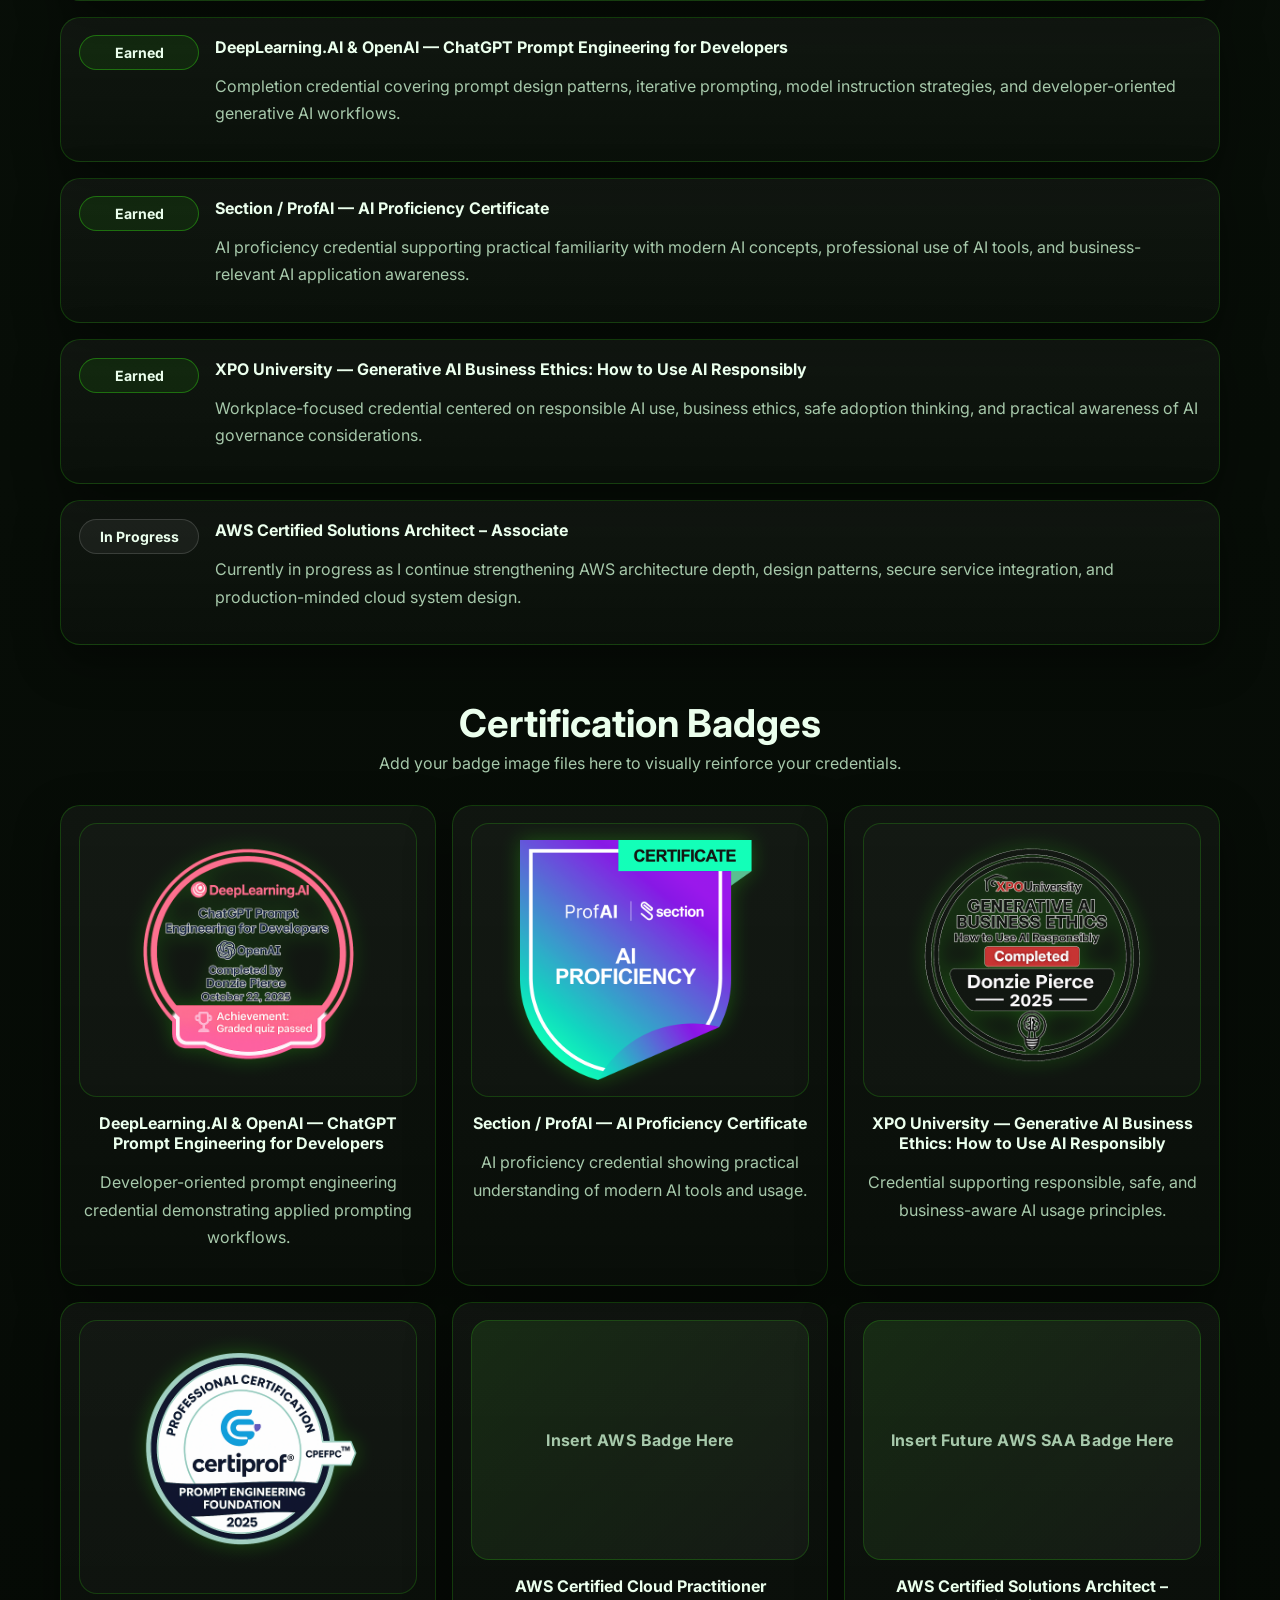
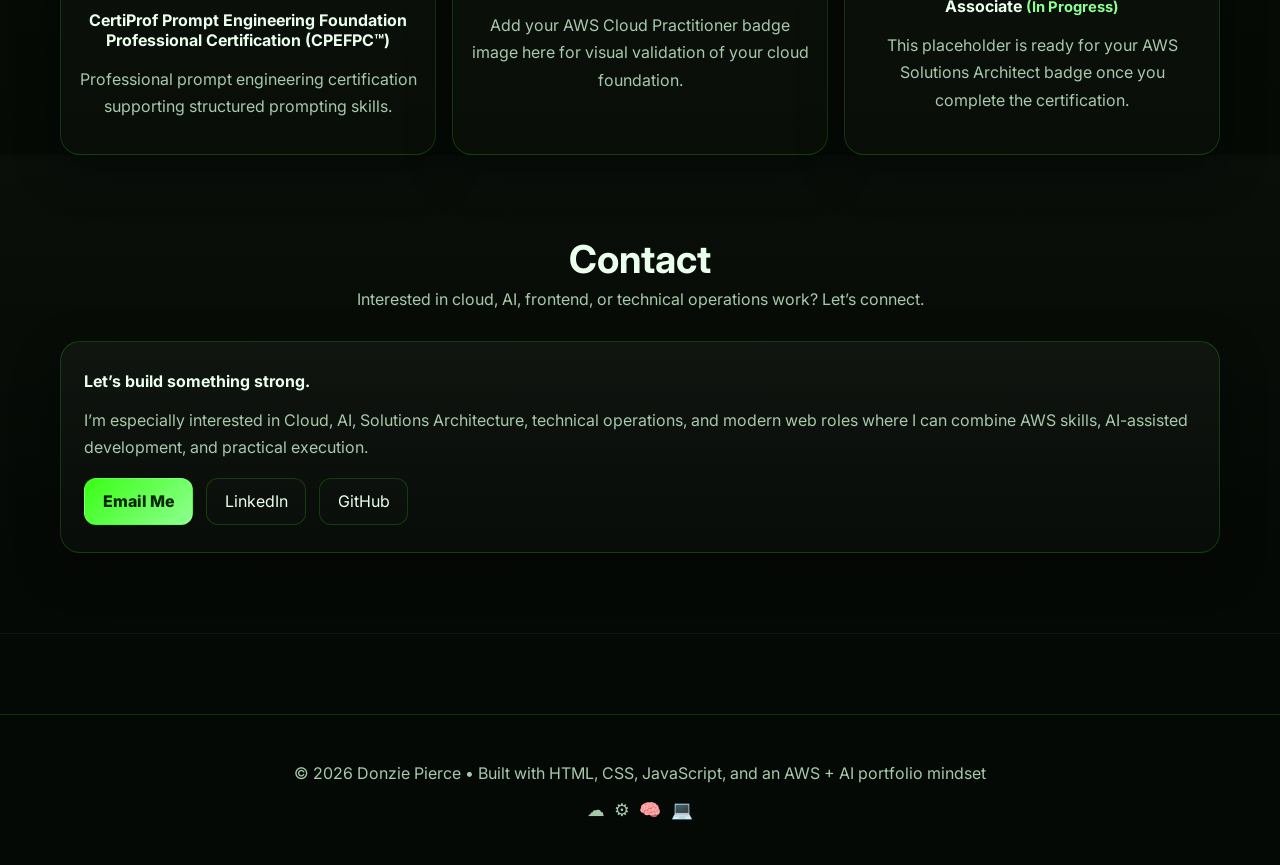
==== commit ea14bfb3: "Refactored contact section to remove form dependency and align with static deployment architecture. " ====
--- a/index.html
+++ b/index.html
@@ -471,50 +471,28 @@
   </article>
 </div>
 
-    <section id="contact" class="section alt">
-      <div class="section-head reveal">
-        <h3>Contact</h3>
-        <p>Interested in cloud, AI, frontend, or technical operations work? Let’s connect.</p>
-      </div>
-
-      <div class="contact-panel reveal">
-        <div class="contact-copy">
-          <h4>Let’s build something strong.</h4>
-          <p>
-            I’m especially interested in Cloud, AI, Solutions Architecture, technical operations,
-            and modern web roles where I can combine AWS skills, AI-assisted development,
-            and practical execution.
-          </p>
-          <div class="contact-links">
-            <a href="mailto:donziepierce@outlook.com" class="btn btn-primary">donziepierce@outlook.com</a>
-            <a href="https://www.linkedin.com/in/donzie-pierce-b19b3535b" class="btn btn-ghost">LinkedIn</a>
-            <a href="https://github.com/DonzScripts" class="btn btn-ghost">GitHub</a>
-          </div>
-        </div>
-
-        <form class="contact-form" method="POST" action="/contact">
-          <div class="field">
-            <label for="name">Name</label>
-            <input id="name" name="name" type="text" placeholder="Your name" required />
-          </div>
-          <div class="field">
-            <label for="email">Email</label>
-            <input id="email" name="email" type="email" placeholder="you@company.com" required />
-          </div>
-          <div class="field">
-            <label for="msg">Message</label>
-            <textarea
-              id="msg"
-              name="message"
-              rows="5"
-              placeholder="Tell me about your opportunity or project…"
-              required
-            ></textarea>
-          </div>
-          <button class="btn btn-primary" type="submit">Send Message</button>
-        </form>
-      </div>
-    </section>
+   <section id="contact" class="section alt">
+  <div class="section-head reveal">
+    <h3>Contact</h3>
+    <p>Interested in cloud, AI, frontend, or technical operations work? Let’s connect.</p>
+  </div>
+
+  <div class="contact-panel reveal">
+    <div class="contact-copy">
+      <h4>Let’s build something strong.</h4>
+      <p>
+        I’m especially interested in Cloud, AI, Solutions Architecture, technical operations,
+        and modern web roles where I can combine AWS skills, AI-assisted development,
+        and practical execution.
+      </p>
+      <div class="contact-links">
+        <a href="mailto:donziepierce@outlook.com" class="btn btn-primary">Email Me</a>
+        <a href="https://www.linkedin.com/in/donzie-pierce-b19b3535b" class="btn btn-ghost" target="_blank" rel="noopener noreferrer">LinkedIn</a>
+        <a href="https://github.com/DonzScripts" class="btn btn-ghost" target="_blank" rel="noopener noreferrer">GitHub</a>
+      </div>
+    </div>
+  </div>
+</section>
   </main>
 
   <footer class="site-footer">
--- a/styles.css
+++ b/styles.css
@@ -657,7 +657,7 @@
 
 .contact-panel {
   display: grid;
-  grid-template-columns: 1fr 420px;
+  grid-template-columns: 1fr;
   gap: 1rem;
   padding: 1.2rem;
 }
@@ -673,9 +673,6 @@
   margin-top: 1rem;
 }
 
-.contact-form {
-  padding: 1rem;
-}
 .links .btn {
   border-color: rgba(57, 255, 20, 0.35);
   background: rgba(57, 255, 20, 0.08);
@@ -688,35 +685,6 @@
   color: #032704;
   border-color: transparent;
   box-shadow: 0 0 18px rgba(57, 255, 20, 0.22);
-}
-
-.field {
-  display: flex;
-  flex-direction: column;
-  gap: 0.45rem;
-  margin: 0.7rem 0;
-}
-
-label {
-  font-weight: 600;
-  font-size: 0.94rem;
-}
-
-input,
-textarea {
-  width: 100%;
-  border-radius: 12px;
-  border: 1px solid var(--line);
-  background: rgba(255, 255, 255, 0.025);
-  color: var(--text);
-  padding: 0.8rem 0.9rem;
-  outline: none;
-}
-
-input:focus,
-textarea:focus {
-  border-color: var(--line-strong);
-  box-shadow: 0 0 0 3px rgba(57, 255, 20, 0.09);
 }
 
 .site-footer {
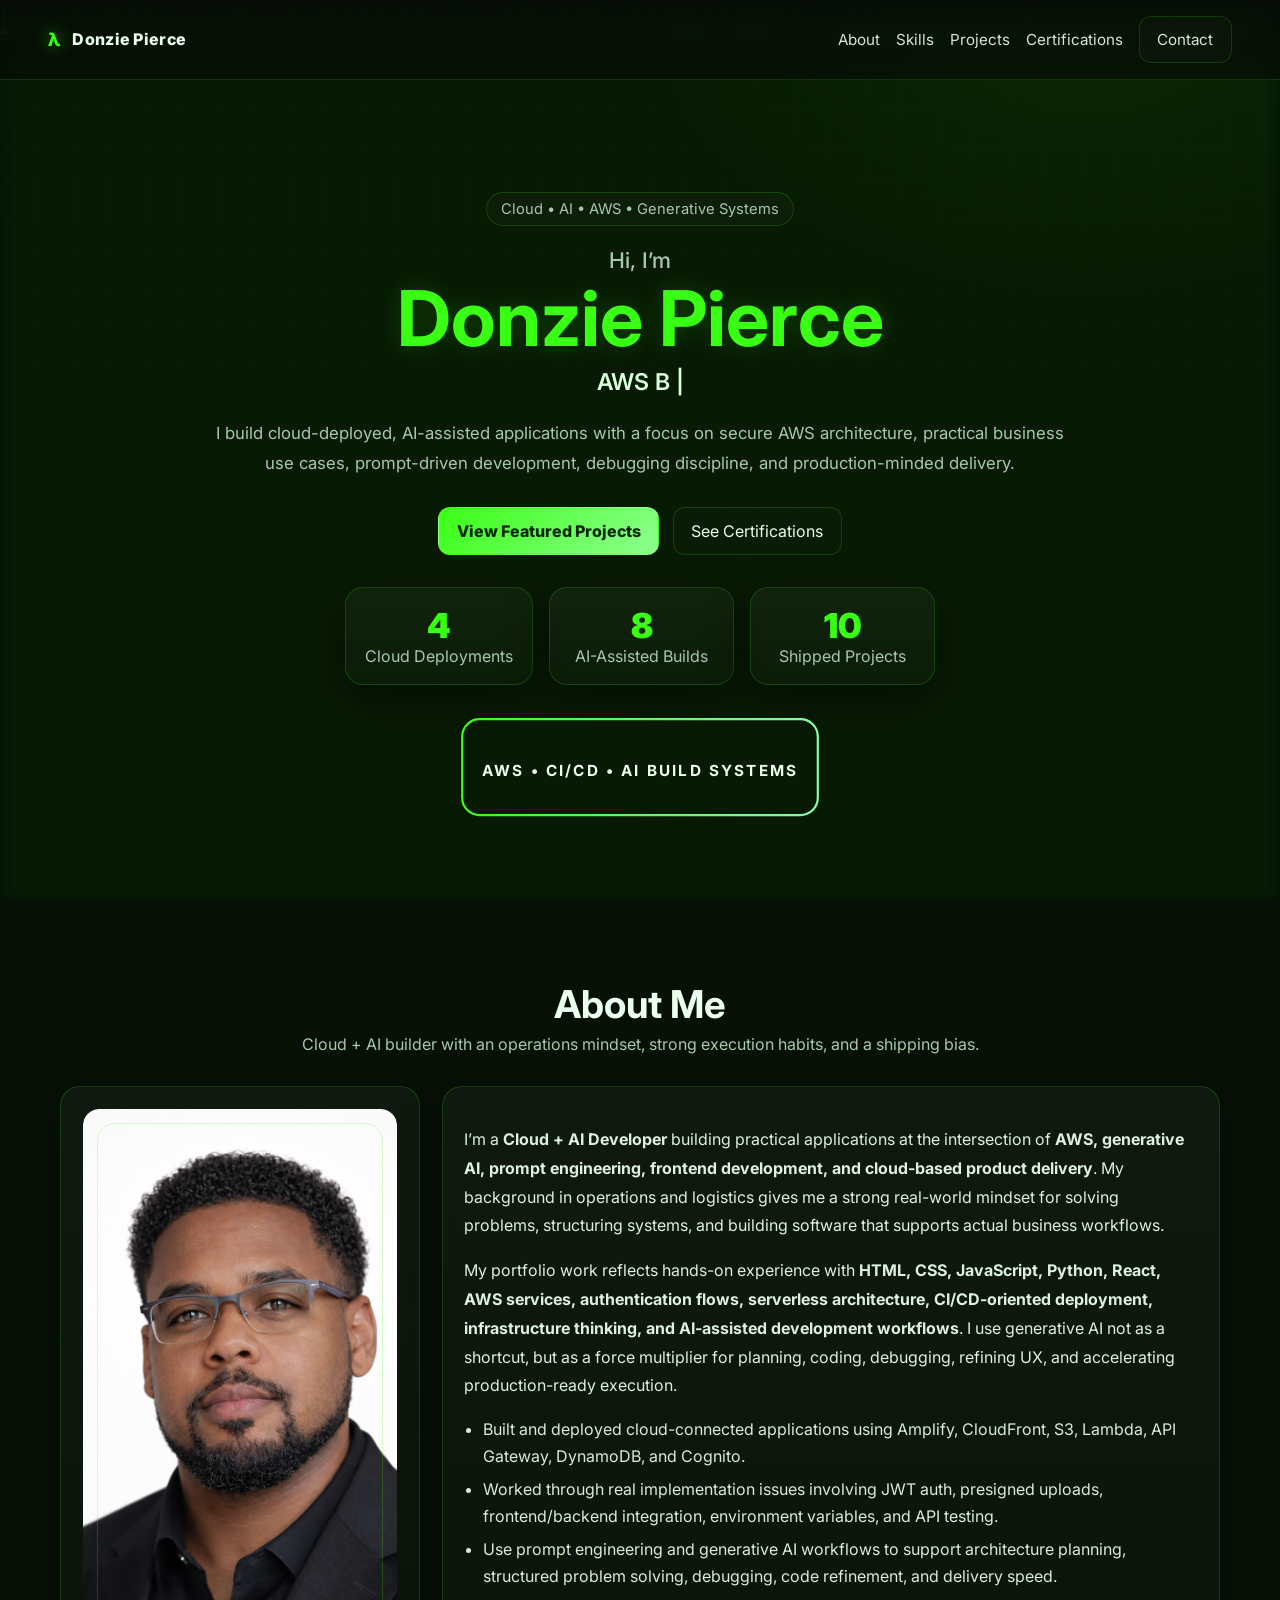
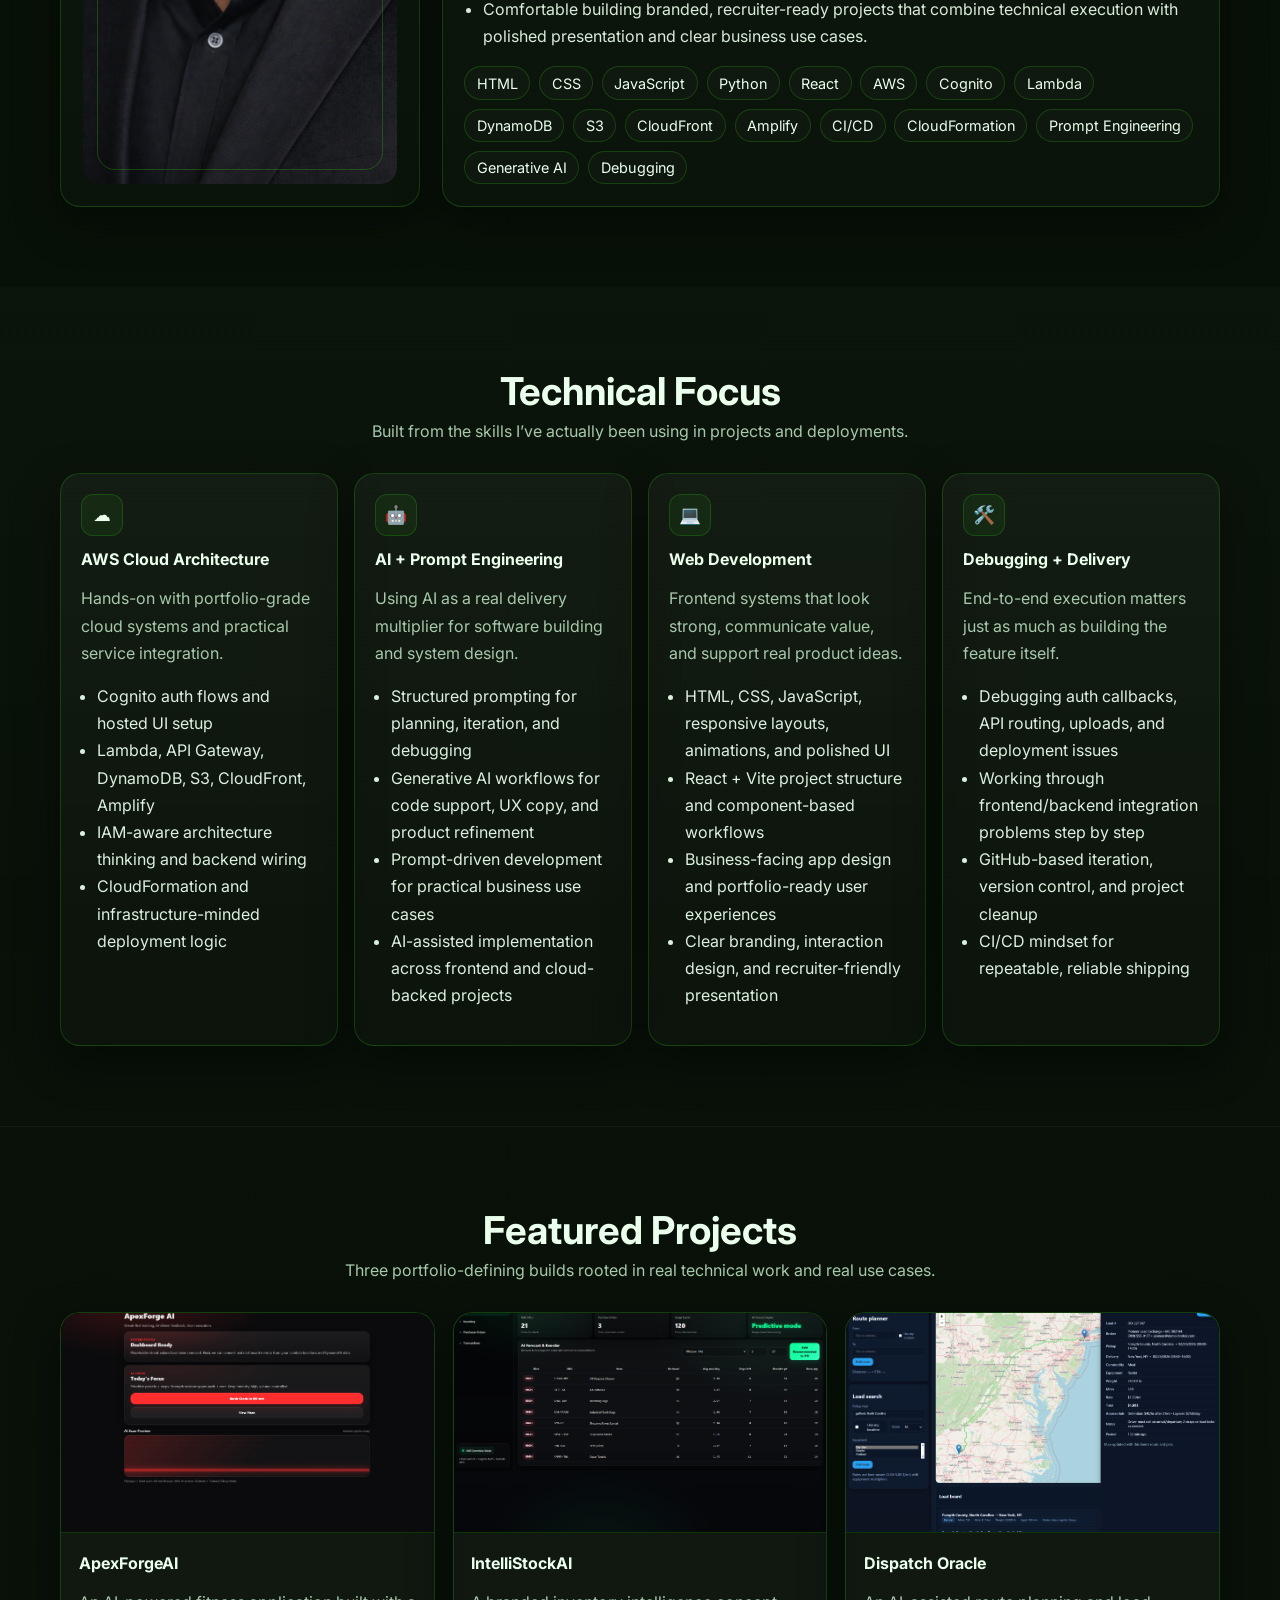
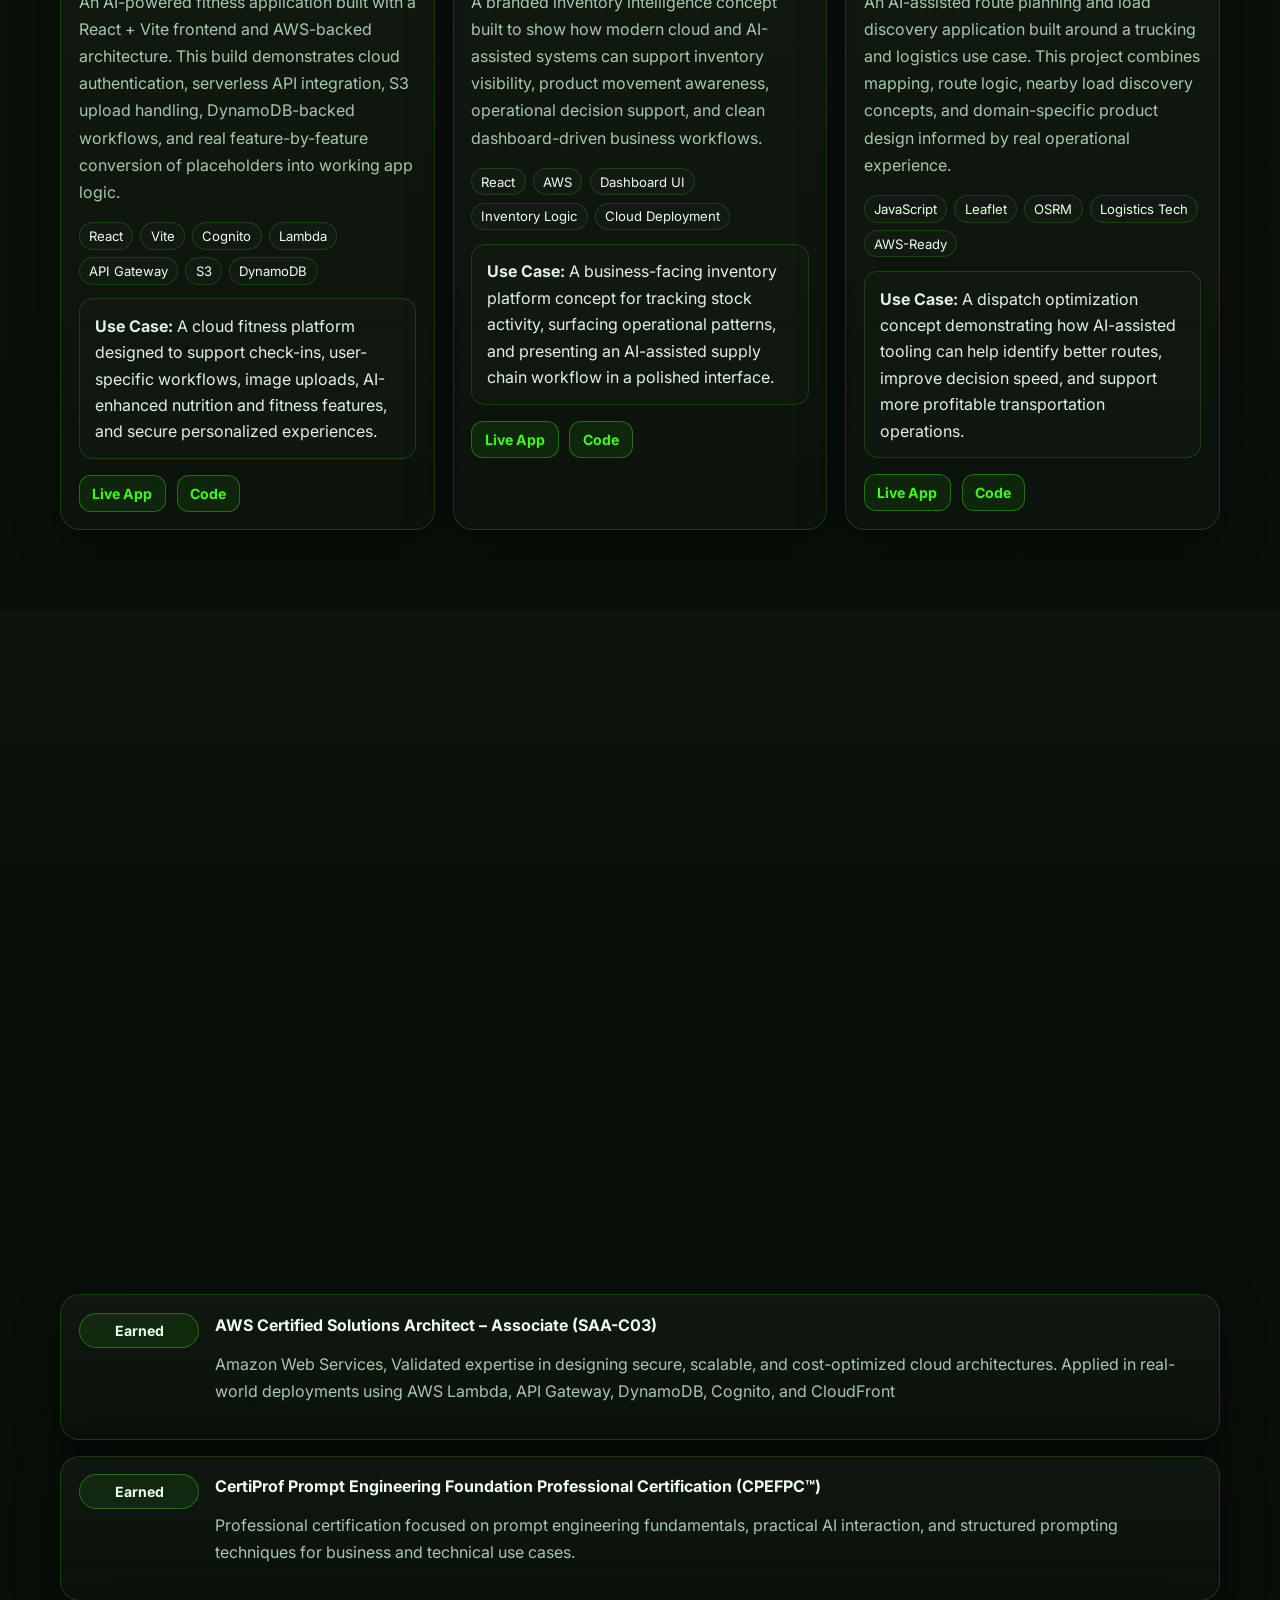
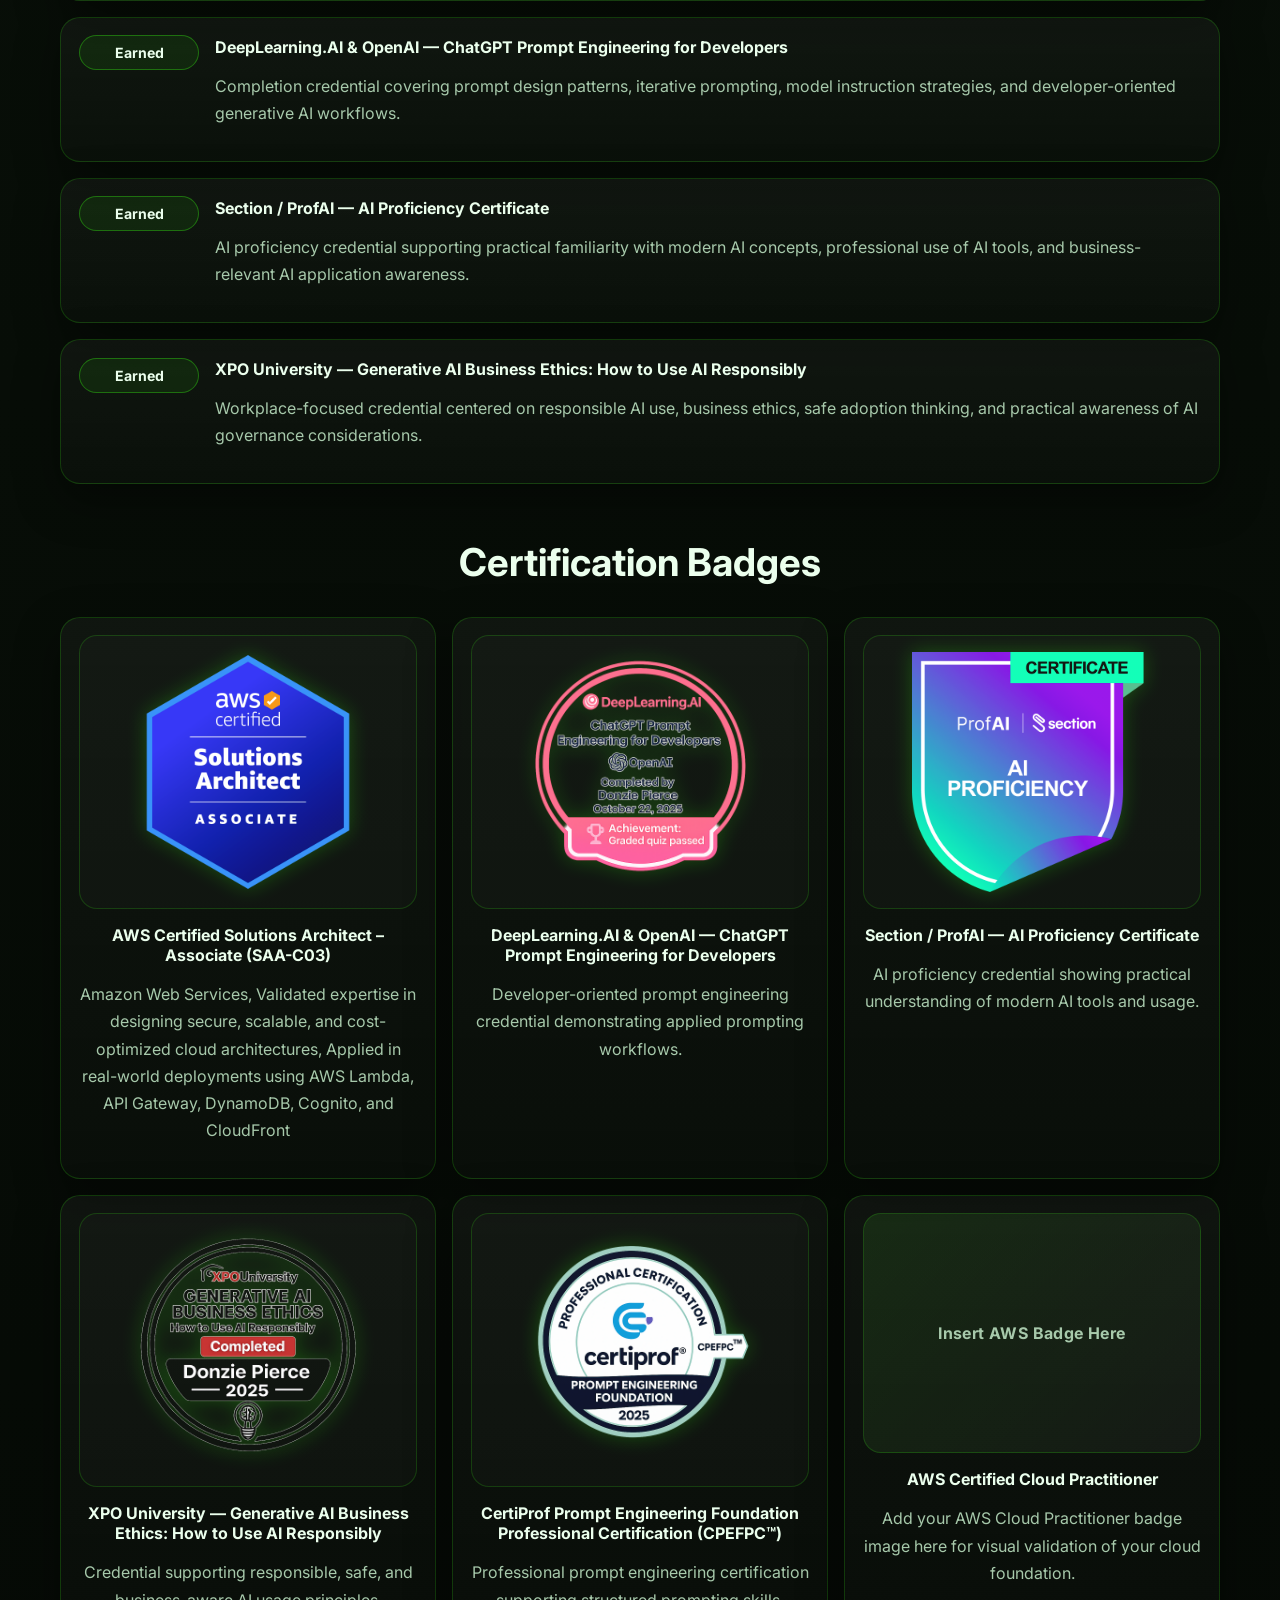
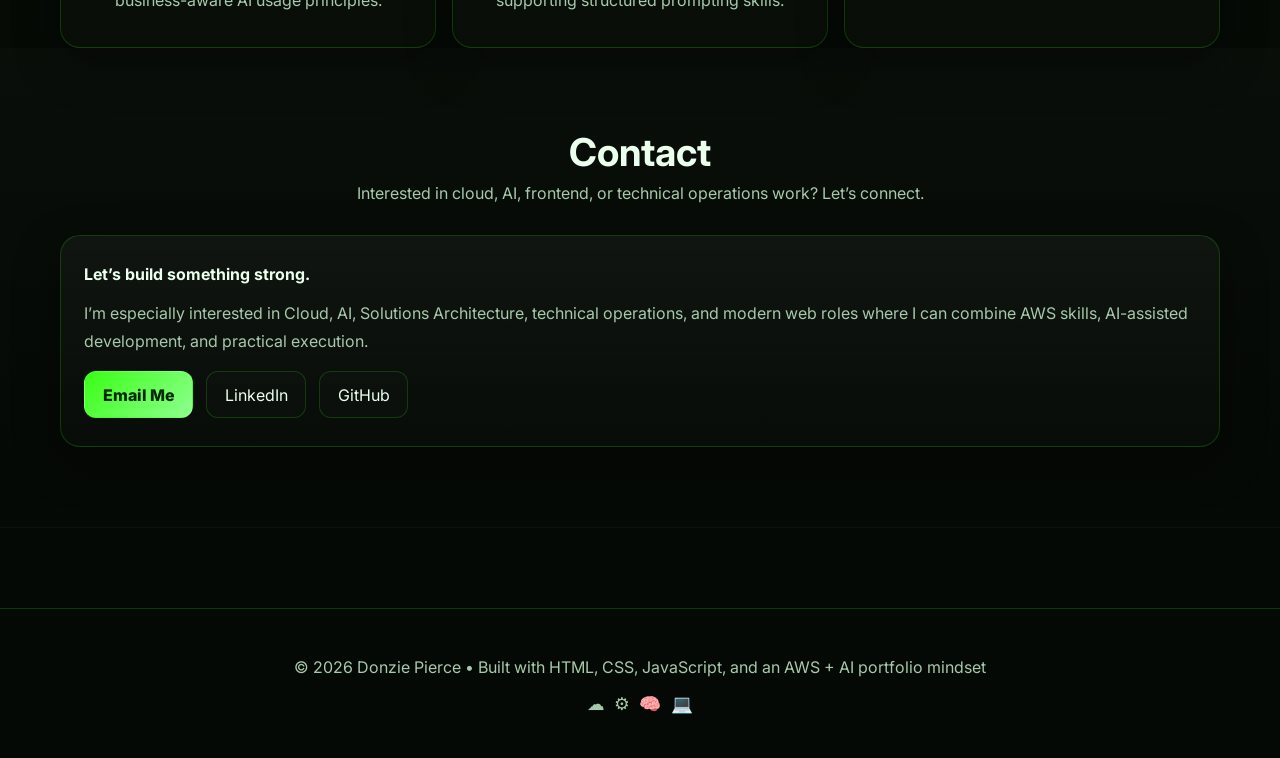
==== commit 195a665f: "Add AWS Solutions Architect Associate badge and update badge layout Added AWS Solutions Architect As" ====
--- a/index.html
+++ b/index.html
@@ -349,13 +349,13 @@
       </div>
 
       <div class="certs-list reveal">
-        <div class="cert-item">
+	<div class="cert-item">
           <span class="cert-status">Earned</span>
           <div>
-            <h4>AWS Certified Cloud Practitioner</h4>
-            <p>
-              Foundational AWS certification validating cloud concepts, core services, architecture basics,
-              pricing, security, and cloud value communication.
+            <h4>AWS Certified Solutions Architect – Associate (SAA-C03)</h4>
+            <p>
+              Amazon Web Services, Validated expertise in designing secure, scalable, and cost-optimized cloud architectures.
+              Applied in real-world deployments using AWS Lambda, API Gateway, DynamoDB, Cognito, and CloudFront
             </p>
           </div>
         </div>
@@ -403,25 +403,22 @@
             </p>
           </div>
         </div>
-
-        <div class="cert-item in-progress">
-          <span class="cert-status">In Progress</span>
-          <div>
-            <h4>AWS Certified Solutions Architect – Associate</h4>
-            <p>
-              Currently in progress as I continue strengthening AWS architecture depth, design patterns,
-              secure service integration, and production-minded cloud system design.
-            </p>
-          </div>
-        </div>
-      </div>
+       </div>
 
       <div class="section-head reveal cert-badges-head">
         <h3>Certification Badges</h3>
-        <p>Add your badge image files here to visually reinforce your credentials.</p>
       </div>
 
      <div class="cert-badge-grid">
+
+<article class="cert-badge-card reveal tilt">
+    <div class="badge-image-wrap">
+       <img src="assets/aws-certified-solutions-architect-associate.png" alt="AWS Certified Solutions Architect – Associate (SAA-C03)" class="cert-badge-image" />
+    </div>
+    <h4>AWS Certified Solutions Architect – Associate (SAA-C03)</h4>
+    <p>Amazon Web Services, Validated expertise in designing secure, scalable, and cost-optimized cloud architectures, Applied in real-world deployments using AWS Lambda, API       Gateway, DynamoDB, Cognito, and CloudFront</p>
+  </article>
+
   <article class="cert-badge-card reveal tilt">
     <div class="badge-image-wrap">
       <img src="assets/badge-chatgpt-prompt-engineering.png" alt="DeepLearning.AI and OpenAI ChatGPT Prompt Engineering for Developers badge" class="cert-badge-image" />
@@ -462,13 +459,6 @@
     <p>Add your AWS Cloud Practitioner badge image here for visual validation of your cloud foundation.</p>
   </article>
 
-  <article class="cert-badge-card reveal tilt">
-    <div class="badge-image-wrap badge-placeholder">
-      <div class="placeholder-text">Insert Future AWS SAA Badge Here</div>
-    </div>
-    <h4>AWS Certified Solutions Architect – Associate <span class="inline-progress">(In Progress)</span></h4>
-    <p>This placeholder is ready for your AWS Solutions Architect badge once you complete the certification.</p>
-  </article>
 </div>
 
    <section id="contact" class="section alt">
